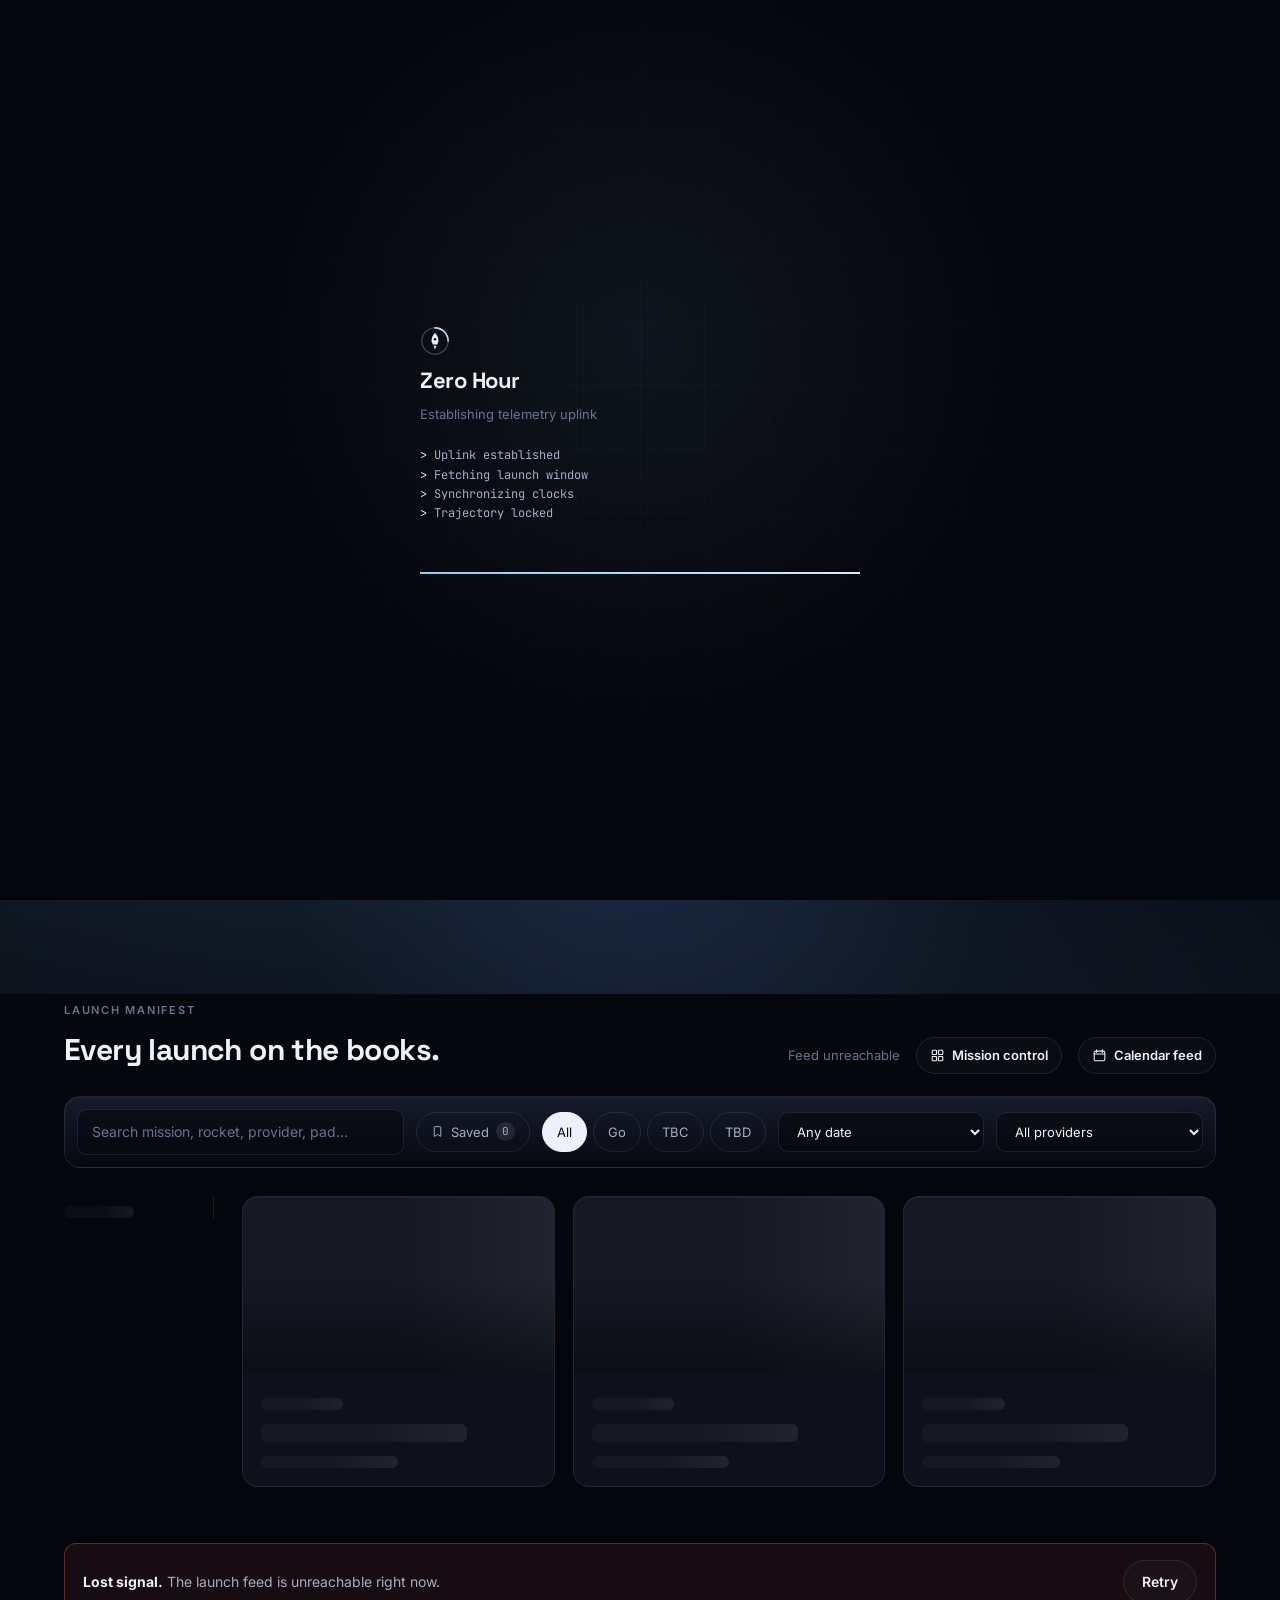
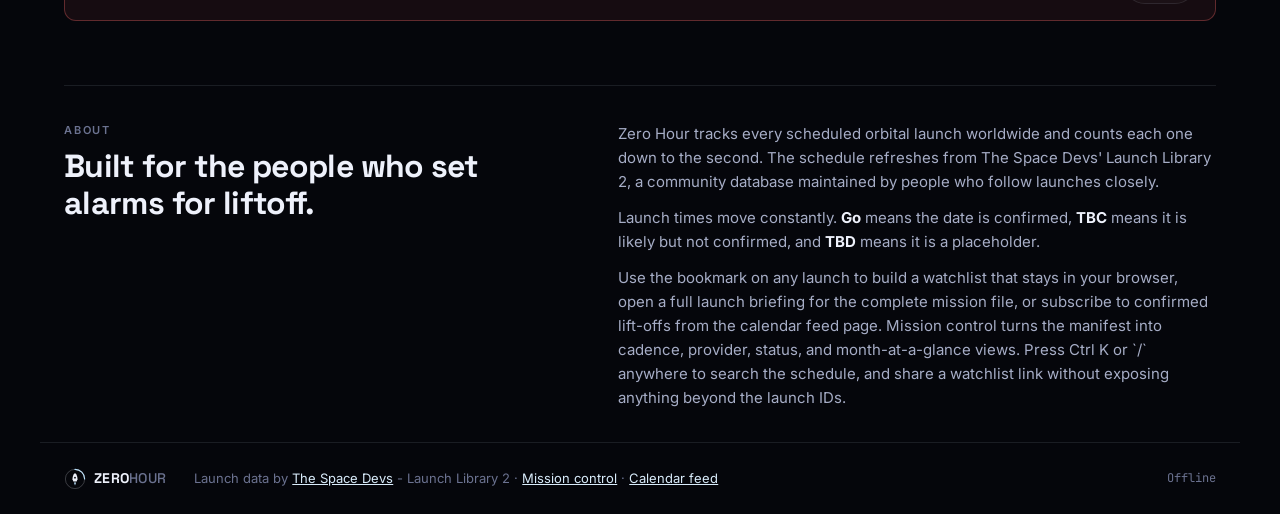
==== frontend/index.html @ d9e91f84 "feat: add launch day mode Move the static frontend into frontend/ and serve it from the backend." ====
<!doctype html>
<html lang="en">
<head>
  <meta charset="utf-8">
  <meta name="viewport" content="width=device-width, initial-scale=1">
  <title>Zero Hour - Upcoming Rocket Launches</title>
  <meta name="description" content="Live countdowns to every upcoming orbital rocket launch on Earth.">
  <meta name="theme-color" content="#05060b">
  <script>
    (function () {
      try {
        var theme = localStorage.getItem("zh-theme");
        document.documentElement.dataset.theme = ["ice", "graphite", "aurora", "sand"].includes(theme) ? theme : "ice";
      } catch (error) {
        document.documentElement.dataset.theme = "ice";
      }
    })();
  </script>
  <link rel="icon" href="favicon.svg" type="image/svg+xml">
  <link rel="apple-touch-icon" href="icon-180.png">
  <link rel="manifest" href="site.webmanifest">
  <meta name="apple-mobile-web-app-capable" content="yes">
  <meta name="apple-mobile-web-app-title" content="Zero Hour">
  <link rel="preconnect" href="https://fonts.googleapis.com">
  <link rel="preconnect" href="https://fonts.gstatic.com" crossorigin>
  <link
    href="https://fonts.googleapis.com/css2?family=Inter:wght@400;500;600&family=JetBrains+Mono:wght@400;500&family=Space+Grotesk:wght@500;600;700&display=swap"
    rel="stylesheet"
  >
  <link rel="stylesheet" href="styles.css">
</head>
<body id="top">
  <a class="skip" href="#manifest">Skip to launches</a>
  <canvas id="starfield" aria-hidden="true"></canvas>

  <svg width="0" height="0" style="position:absolute" aria-hidden="true">
    <defs>
      <linearGradient id="mark-grad" x1="0" y1="1" x2="1" y2="0">
        <stop offset="0" stop-color="var(--logo-a)"/>
        <stop offset="1" stop-color="var(--logo-b)"/>
      </linearGradient>
      <symbol id="mark" viewBox="0 0 48 48">
        <circle cx="24" cy="24" r="21" fill="none" stroke="currentColor" stroke-opacity=".25" stroke-width="2"/>
        <path d="M24 3a21 21 0 0 1 21 21" fill="none" stroke="url(#mark-grad)" stroke-width="2.5" stroke-linecap="round"/>
        <path d="M24 11c4 3.5 5.5 8.5 5.5 13.5l-2 5h-7l-2-5c0-5 1.5-10 5.5-13.5Z" fill="currentColor"/>
        <circle cx="24" cy="21" r="2" fill="#05060b"/>
        <path d="M21.5 31.5h5L24 38Z" fill="url(#mark-grad)"/>
      </symbol>
    </defs>
  </svg>

  <header class="nav">
    <div class="nav__inner">
      <a class="brand" href="#top" aria-label="Zero Hour home">
        <svg viewBox="0 0 48 48" class="logo-mark" aria-hidden="true"><use href="#mark"></use></svg>
        <span class="brand__name">ZERO<span>HOUR</span></span>
      </a>

      <nav class="nav__links" aria-label="Sections">
        <a href="#manifest">Manifest</a>
        <a href="/mission-control.html">Mission control</a>
        <a href="#about">About</a>
      </nav>

      <div class="nav__right">
        <button type="button" class="btn btn--sm install" id="install-app" hidden>
          <svg viewBox="0 0 24 24" aria-hidden="true">
            <path d="M12 3v11m0 0 4-4m-4 4-4-4M5 19h14"></path>
          </svg>
          Install
        </button>
        <div class="clock" title="Current time">
          <span class="clock__dot"></span>
          <span id="utc-clock">--:--:--</span>
          <span class="clock__tz" id="clock-tz">UTC</span>
        </div>
        <div class="tz" role="group" aria-label="Time zone">
          <button type="button" data-tz="local" aria-pressed="true">Local</button>
          <button type="button" data-tz="utc" aria-pressed="false">UTC</button>
        </div>
      </div>
    </div>
  </header>

  <main>
    <section class="hero" id="hero" aria-label="Next launch">
      <canvas id="ascent" class="hero__ascent" aria-hidden="true"></canvas>
      <div class="hero__planet" aria-hidden="true"></div>
      <div class="hero__atmo" aria-hidden="true"></div>
      <div class="hero__layout">
        <div class="hero__content" id="hero-content">
          <p class="hero__eyebrow">Next launch</p>
          <h2 class="hero__title" id="hero-title">Loading...</h2>
          <p class="hero__sub" id="hero-sub"></p>
          <div class="countdown" id="hero-countdown" aria-live="off">
            <div class="countdown__sign">T&minus;</div>
            <div class="countdown__unit"><strong data-unit="d">00</strong><span>Days</span></div>
            <span class="countdown__sep" aria-hidden="true">:</span>
            <div class="countdown__unit"><strong data-unit="h">00</strong><span>Hours</span></div>
            <span class="countdown__sep" aria-hidden="true">:</span>
            <div class="countdown__unit"><strong data-unit="m">00</strong><span>Minutes</span></div>
            <span class="countdown__sep" aria-hidden="true">:</span>
            <div class="countdown__unit"><strong data-unit="s">00</strong><span>Seconds</span></div>
          </div>
          <dl class="hero__meta" id="hero-meta"></dl>
          <div class="hero__actions">
            <button type="button" class="btn btn--primary" id="hero-details">
              Mission briefing
              <svg viewBox="0 0 24 24" aria-hidden="true"><path d="M5 12h14M13 6l6 6-6 6"></path></svg>
            </button>
            <button type="button" class="btn" id="hero-calendar">
              <svg viewBox="0 0 24 24" aria-hidden="true"><rect x="3" y="5" width="18" height="16" rx="2"></rect><path d="M3 10h18M8 3v4M16 3v4"></path></svg>
              Add to calendar
            </button>
          </div>
          <div class="hero__stats">
            <div class="hero__stat"><b id="stat-count">--</b><span>Tracked</span></div>
            <div class="hero__stat"><b id="stat-providers">--</b><span>Providers</span></div>
            <div class="hero__stat"><b id="stat-window">--</b><span>Next lift-off</span></div>
          </div>
        </div>
        <div class="radar-wrap">
          <p class="radar__heading"><span class="radar__dot"></span>Live orbital traffic</p>
          <div class="radar" aria-hidden="true">
            <div class="radar__grid"></div>
            <div class="radar__sweep"></div>
            <div class="radar__blips" id="radar-blips"></div>
          </div>
          <div class="radar__stats">
            <div><b id="stat-24h">--</b><span>Next 24h</span></div>
            <div><b id="stat-week">--</b><span>This week</span></div>
            <div><b id="stat-go">--</b><span>Go</span></div>
          </div>
        </div>
      </div>
      <a href="#manifest" class="scroll-cue" aria-label="Scroll to launch manifest"><span></span></a>
    </section>

    <section class="manifest" id="manifest" aria-labelledby="manifest-title">
      <div class="section-head">
        <div>
          <p class="eyebrow eyebrow--muted">Launch manifest</p>
          <h2 id="manifest-title">Every launch on the books.</h2>
        </div>
        <div class="section-head__meta">
          <p class="section-head__note" id="status" role="status" aria-live="polite">Loading launches...</p>
          <a class="btn btn--sm" href="/mission-control.html" title="Open mission control">
            <svg viewBox="0 0 24 24" aria-hidden="true">
              <rect x="3.5" y="3.5" width="7" height="7" rx="1.2"></rect>
              <rect x="13.5" y="3.5" width="7" height="7" rx="1.2"></rect>
              <rect x="3.5" y="13.5" width="7" height="7" rx="1.2"></rect>
              <rect x="13.5" y="13.5" width="7" height="7" rx="1.2"></rect>
            </svg>
            Mission control
          </a>
          <a class="btn btn--sm" id="calendar-link" href="/calendar.html" title="Set up the calendar feed">
            <svg viewBox="0 0 24 24" aria-hidden="true">
              <rect x="3.5" y="5" width="17" height="15.5" rx="2.5"></rect>
              <path d="M7.5 3v4M16.5 3v4M3.5 9.5h17"></path>
            </svg>
            Calendar feed
          </a>
        </div>
      </div>

      <div class="toolbar">
        <input type="search" id="search" class="search" placeholder="Search mission, rocket, provider, pad...">

        <button type="button" class="chip chip--saved" id="saved-toggle" aria-pressed="false" title="Show only saved launches">
          <svg class="chip__icon" viewBox="0 0 24 24" aria-hidden="true">
            <path d="M6 4.5A1.5 1.5 0 0 1 7.5 3h9A1.5 1.5 0 0 1 18 4.5V21l-6-3.55L6 21V4.5Z"></path>
          </svg>
          Saved
          <span class="chip__count" id="saved-count">0</span>
        </button>

        <div class="chips" id="status-chips">
          <button type="button" class="chip is-active" data-status="all">All</button>
          <button type="button" class="chip" data-status="Go">Go</button>
          <button type="button" class="chip" data-status="TBC">TBC</button>
          <button type="button" class="chip" data-status="TBD">TBD</button>
        </div>

        <select id="range" class="provider" aria-label="Launch window">
          <option value="all">Any date</option>
          <option value="24h">Next 24 hours</option>
          <option value="7d">Next 7 days</option>
          <option value="30d">Next 30 days</option>
        </select>

        <select id="provider" class="provider" aria-label="Launch provider">
          <option value="">All providers</option>
        </select>
      </div>

      <div id="launches" class="timeline" aria-busy="true"></div>

      <div class="load-more" id="load-more-wrap" hidden>
        <button type="button" class="btn" id="load-more">Load more launches</button>
      </div>

      <div class="no-results" id="no-results" role="status" hidden>
        <p>No launches match those filters.</p>
        <button type="button" class="btn" id="clear-filters">Clear filters</button>
      </div>

      <div class="error" id="error" role="alert" hidden>
        <p><strong>Lost signal.</strong> The launch feed is unreachable right now.</p>
        <button type="button" class="btn" id="retry">Retry</button>
      </div>
    </section>

    <section class="about" id="about">
      <div class="about__intro">
        <p class="eyebrow eyebrow--muted">About</p>
        <h2>Built for the people who set alarms for liftoff.</h2>
      </div>
      <div class="about__text">
        <p>
          Zero Hour tracks every scheduled orbital launch worldwide and counts each one down
          to the second. The schedule refreshes from The Space Devs' Launch Library 2, a
          community database maintained by people who follow launches closely.
        </p>
        <p>
          Launch times move constantly. <b>Go</b> means the date is confirmed, <b>TBC</b> means
          it is likely but not confirmed, and <b>TBD</b> means it is a placeholder.
        </p>
        <p>
          Use the bookmark on any launch to build a watchlist that stays in your browser, open a
          full launch briefing for the complete mission file, or subscribe to confirmed lift-offs
          from the calendar feed page. Mission control turns the manifest into cadence, provider,
          status, and month-at-a-glance views. Press Ctrl K or `/` anywhere to search the schedule,
          and share a watchlist link without exposing anything beyond the launch IDs.
        </p>
      </div>
    </section>
  </main>

  <footer class="footer">
    <div class="brand brand--sm">
      <svg viewBox="0 0 48 48" class="logo-mark" aria-hidden="true"><use href="#mark"></use></svg>
      <span class="brand__name">ZERO<span>HOUR</span></span>
    </div>
    <p>
      Launch data by <a href="https://thespacedevs.com" target="_blank" rel="noopener">The Space Devs</a>
      - Launch Library 2 · <a href="/mission-control.html">Mission control</a> · <a href="/calendar.html">Calendar feed</a>
    </p>
    <p class="sync" id="sync">Awaiting data</p>
  </footer>

  <div class="boot" id="boot" aria-hidden="true">
    <div class="boot__inner">
      <svg viewBox="0 0 48 48" class="logo-mark boot__mark" aria-hidden="true"><use href="#mark"></use></svg>
      <p class="boot__brand">Zero Hour</p>
      <p class="boot__copy">Establishing telemetry uplink</p>
      <ul class="boot__log" id="boot-log"></ul>
      <div class="boot__bar"><span id="boot-progress"></span></div>
    </div>
  </div>

  <div class="toast" id="toast" role="status" aria-live="polite"></div>

  <dialog class="detail" id="detail" aria-labelledby="detail-title">
    <div class="detail__panel">
      <button type="button" class="detail__close" id="detail-close" aria-label="Close">&#215;</button>
      <div class="detail__media" id="detail-media"></div>
      <div class="detail__body" id="detail-body"></div>
    </div>
  </dialog>

  <script type="module" src="theme.js"></script>
  <script type="module" src="app.js"></script>
</body>
</html>
---- frontend/styles.css ----
:root {
  --bg: #05060b;
  --surface: #0e111c;
  --line: rgba(var(--accent-2-rgb), 0.1);
  --text: #eef1fb;
  --text-2: #a6adc6;
  --text-3: #6b7290;
  --accent: #8ecdf5;
  --accent-rgb: 142, 205, 245;
  --accent-2: #d9ecfb;
  --accent-2-rgb: 217, 236, 251;
  --go: #56e0a5;
  --tbc: #b9cbe8;
  --tbd: #8b93b3;
  --hold: #ff6b6b;
  --body-top: #070b14;
  --body-glow: rgba(38, 78, 132, 0.22);
  --panel-rgb: 20, 25, 42;
  --panel-deep-rgb: 10, 13, 23;
  --panel-soft-rgb: 14, 17, 28;
  --panel-raised-rgb: 34, 42, 68;
  --nav-a: rgba(5, 6, 11, 0.86);
  --nav-b: rgba(5, 6, 11, 0.68);
  --nav-scrolled: rgba(5, 6, 11, 0.82);
  --nav-border: rgba(var(--accent-2-rgb), 0.16);
  --hero-blue: rgba(80, 140, 255, 0.1);
  --planet-top: #0a111e;
  --planet-mid: #070b14;
  --planet-bottom: #05060b;
  --atmo-1: rgba(110, 190, 245, 0.24);
  --atmo-2: rgba(90, 140, 230, 0.1);
  --atmo-3: rgba(120, 100, 220, 0.06);
  --atmo-shadow: rgba(90, 160, 255, 0.28);
  --chart-top: #6fa8d6;
  --chart-bottom: #2f5f8b;
  --chart-highlight: rgba(var(--accent-2-rgb), 0.25);
  --cta-a: #e4f3ff;
  --cta-b: #c5e2f6;
  --cta-c: #a9d3ee;
  --cta-text: #07111e;
  --cta-border: rgba(var(--accent-2-rgb), 0.55);
  --cta-border-hover: rgba(240, 249, 255, 0.8);
  --cta-glow: rgba(var(--accent-rgb), 0.55);
  --cta-glow-hover: rgba(var(--accent-rgb), 0.7);
  --logo-a: #8ecdf5;
  --logo-b: #d9ecfb;
  --rocket-rgb: 120, 180, 255;
  --rocket-hot: 225, 245, 255;
  --rocket-glow: 142, 205, 245;
  --rocket-hue: 195;
  --radius: 16px;
  --font-sans: "Inter", system-ui, -apple-system, "Segoe UI", sans-serif;
  --font-display: "Space Grotesk", var(--font-sans);
  --font-mono: "JetBrains Mono", ui-monospace, SFMono-Regular, Menlo, monospace;
  color-scheme: dark;
}

html[data-theme="graphite"] {
  --bg: #080807;
  --surface: #12110f;
  --line: rgba(232, 228, 218, 0.1);
  --text: #f4f1e8;
  --text-2: #b9b4a7;
  --text-3: #7c776b;
  --accent: #e8e4da;
  --accent-rgb: 232, 228, 218;
  --accent-2: #f7f3e9;
  --accent-2-rgb: 247, 243, 233;
  --tbc: #c9c3b5;
  --body-top: #0d0d0b;
  --body-glow: rgba(232, 228, 218, 0.07);
  --panel-rgb: 24, 23, 20;
  --panel-deep-rgb: 12, 11, 9;
  --panel-soft-rgb: 17, 16, 13;
  --panel-raised-rgb: 38, 36, 31;
  --nav-a: rgba(8, 8, 7, 0.88);
  --nav-b: rgba(8, 8, 7, 0.7);
  --nav-scrolled: rgba(8, 8, 7, 0.86);
  --nav-border: rgba(232, 228, 218, 0.16);
  --hero-blue: rgba(232, 228, 218, 0.06);
  --planet-top: #14130f;
  --planet-mid: #0b0a08;
  --planet-bottom: #050505;
  --atmo-1: rgba(232, 228, 218, 0.16);
  --atmo-2: rgba(180, 170, 150, 0.06);
  --atmo-3: rgba(255, 255, 255, 0.03);
  --atmo-shadow: rgba(232, 228, 218, 0.18);
  --chart-top: #b8b2a4;
  --chart-bottom: #57534a;
  --chart-highlight: rgba(255, 255, 255, 0.2);
  --cta-a: #f7f3e9;
  --cta-b: #e4ddcf;
  --cta-c: #d1c7b6;
  --cta-text: #12100c;
  --cta-border: rgba(247, 243, 233, 0.55);
  --cta-border-hover: rgba(255, 255, 255, 0.8);
  --cta-glow: rgba(232, 228, 218, 0.35);
  --cta-glow-hover: rgba(232, 228, 218, 0.5);
  --logo-a: #e8e4da;
  --logo-b: #f7f3e9;
  --rocket-rgb: 235, 228, 210;
  --rocket-hot: 255, 250, 235;
  --rocket-glow: 232, 228, 218;
  --rocket-hue: 42;
}

html[data-theme="aurora"] {
  --bg: #040b0c;
  --surface: #0b1718;
  --line: rgba(160, 255, 235, 0.1);
  --text: #eafffa;
  --text-2: #a4c9c3;
  --text-3: #64827e;
  --accent: #7de3d4;
  --accent-rgb: 125, 227, 212;
  --accent-2: #c9fff4;
  --accent-2-rgb: 201, 255, 244;
  --tbc: #b9cbe8;
  --body-top: #071414;
  --body-glow: rgba(20, 120, 110, 0.2);
  --panel-rgb: 14, 30, 29;
  --panel-deep-rgb: 7, 16, 15;
  --panel-soft-rgb: 10, 23, 22;
  --panel-raised-rgb: 24, 48, 45;
  --nav-a: rgba(4, 11, 12, 0.88);
  --nav-b: rgba(4, 11, 12, 0.7);
  --nav-scrolled: rgba(4, 11, 12, 0.86);
  --nav-border: rgba(160, 255, 235, 0.16);
  --hero-blue: rgba(90, 140, 230, 0.08);
  --planet-top: #0a1d1c;
  --planet-mid: #06100f;
  --planet-bottom: #030807;
  --atmo-1: rgba(125, 227, 212, 0.24);
  --atmo-2: rgba(90, 140, 230, 0.08);
  --atmo-3: rgba(150, 90, 220, 0.08);
  --atmo-shadow: rgba(90, 255, 220, 0.25);
  --chart-top: #63c9b8;
  --chart-bottom: #236b62;
  --chart-highlight: rgba(201, 255, 244, 0.25);
  --cta-a: #d9fff8;
  --cta-b: #aef0e4;
  --cta-c: #8bd9cc;
  --cta-text: #04110f;
  --cta-border: rgba(201, 255, 244, 0.55);
  --cta-border-hover: rgba(230, 255, 250, 0.8);
  --cta-glow: rgba(125, 227, 212, 0.5);
  --cta-glow-hover: rgba(125, 227, 212, 0.65);
  --logo-a: #7de3d4;
  --logo-b: #c9fff4;
  --rocket-rgb: 120, 240, 220;
  --rocket-hot: 235, 255, 250;
  --rocket-glow: 125, 227, 212;
  --rocket-hue: 170;
}

html[data-theme="sand"] {
  --bg: #0b0906;
  --surface: #17130d;
  --line: rgba(232, 212, 170, 0.1);
  --text: #fbf5e9;
  --text-2: #c9bda7;
  --text-3: #8a7d68;
  --accent: #d8c49a;
  --accent-rgb: 216, 196, 154;
  --accent-2: #f2e6c9;
  --accent-2-rgb: 242, 230, 201;
  --tbc: #c9b58a;
  --body-top: #12100b;
  --body-glow: rgba(180, 150, 90, 0.12);
  --panel-rgb: 27, 23, 16;
  --panel-deep-rgb: 13, 11, 8;
  --panel-soft-rgb: 19, 16, 12;
  --panel-raised-rgb: 42, 36, 26;
  --nav-a: rgba(11, 9, 6, 0.88);
  --nav-b: rgba(11, 9, 6, 0.7);
  --nav-scrolled: rgba(11, 9, 6, 0.86);
  --nav-border: rgba(232, 212, 170, 0.16);
  --hero-blue: rgba(180, 150, 90, 0.07);
  --planet-top: #1a160e;
  --planet-mid: #0d0b07;
  --planet-bottom: #060504;
  --atmo-1: rgba(216, 196, 154, 0.18);
  --atmo-2: rgba(180, 150, 90, 0.06);
  --atmo-3: rgba(120, 100, 220, 0.03);
  --atmo-shadow: rgba(216, 196, 154, 0.2);
  --chart-top: #b9a578;
  --chart-bottom: #5e4c2f;
  --chart-highlight: rgba(242, 230, 201, 0.25);
  --cta-a: #f8efd9;
  --cta-b: #e7d6b2;
  --cta-c: #d4bd91;
  --cta-text: #171106;
  --cta-border: rgba(242, 230, 201, 0.55);
  --cta-border-hover: rgba(255, 248, 230, 0.8);
  --cta-glow: rgba(216, 196, 154, 0.4);
  --cta-glow-hover: rgba(216, 196, 154, 0.55);
  --logo-a: #d8c49a;
  --logo-b: #f2e6c9;
  --rocket-rgb: 235, 215, 170;
  --rocket-hot: 255, 248, 225;
  --rocket-glow: 216, 196, 154;
  --rocket-hue: 38;
}

* {
  box-sizing: border-box;
}

:focus-visible {
  outline: 2px solid var(--accent-2);
  outline-offset: 3px;
}

.skip {
  position: absolute;
  top: -60px;
  left: 12px;
  z-index: 60;
  padding: 10px 16px;
  border-radius: 10px;
  background: var(--accent-2);
  color: var(--bg);
  font-size: 13px;
  font-weight: 600;
  text-decoration: none;
  transition: top 0.2s ease;
}
.skip:focus {
  top: 12px;
}

.sr-only {
  position: absolute;
  width: 1px;
  height: 1px;
  padding: 0;
  margin: -1px;
  overflow: hidden;
  clip: rect(0, 0, 0, 0);
  white-space: nowrap;
  border: 0;
}

html {
  scroll-behavior: smooth;
}

body {
  margin: 0;
  min-height: 100vh;
  background:
    radial-gradient(1200px 760px at 50% -12%, var(--body-glow), transparent 68%),
    linear-gradient(180deg, var(--body-top) 0%, var(--bg) 58%);
  color: var(--text);
  font: 400 15px/1.6 var(--font-sans);
  -webkit-font-smoothing: antialiased;
  overflow-x: hidden;
}
body.is-locked {
  overflow: hidden;
}

a {
  color: var(--accent-2);
}

::selection {
  background: rgba(var(--accent-rgb), 0.3);
  color: #fff;
}

#starfield {
  position: fixed;
  inset: 0;
  width: 100%;
  height: 100%;
  z-index: 0;
  pointer-events: none;
}
.nav,
main,
.footer {
  position: relative;
  z-index: 1;
}

.nav {
  position: sticky;
  top: 0;
  z-index: 30;
  background: linear-gradient(180deg, var(--nav-a), var(--nav-b));
  border-bottom: 1px solid var(--line);
  backdrop-filter: blur(14px);
  transition: background 0.25s ease, border-color 0.25s ease, box-shadow 0.25s ease;
}
.nav.is-scrolled {
  background: var(--nav-scrolled);
  border-bottom-color: var(--nav-border);
  box-shadow: 0 12px 30px -24px #000;
}
.nav__inner {
  display: flex;
  align-items: center;
  justify-content: space-between;
  gap: 20px;
  max-width: 1200px;
  margin: 0 auto;
  padding: 12px 24px;
}
.brand {
  display: inline-flex;
  align-items: center;
  gap: 10px;
  color: var(--text);
  text-decoration: none;
}
.logo-mark {
  width: 30px;
  height: 30px;
  flex: none;
  color: var(--text);
}
.brand__name {
  font-family: var(--font-display);
  font-size: 18px;
  font-weight: 700;
  letter-spacing: 0.02em;
}
.brand__name span {
  font-weight: 500;
  color: var(--text-3);
}
.brand--sm {
  gap: 8px;
}
.brand--sm .logo-mark {
  width: 22px;
  height: 22px;
}
.brand--sm .brand__name {
  font-size: 14px;
}
.nav__links {
  display: flex;
  gap: 26px;
}
.nav__links a {
  position: relative;
  color: var(--text-2);
  text-decoration: none;
  font-size: 13px;
  font-weight: 500;
  transition: color 0.2s ease;
}
.nav__links a::after {
  content: "";
  position: absolute;
  left: 0;
  right: 0;
  bottom: -6px;
  height: 1px;
  background: linear-gradient(90deg, var(--accent), var(--accent-2));
  opacity: 0;
  transform: scaleX(0.6);
  transition: opacity 0.2s ease, transform 0.2s ease;
}
.nav__links a:hover::after,
.nav__links a:focus-visible::after {
  opacity: 1;
  transform: none;
}
.nav__links a:hover,
.nav__links a.is-active {
  color: var(--text);
}
.nav__right {
  display: flex;
  align-items: center;
  gap: 16px;
}
.status {
  margin: 0;
  color: var(--text-3);
  font-size: 13px;
}
.tz {
  display: inline-flex;
  padding: 3px;
  border-radius: 999px;
  border: 1px solid var(--line);
  background: var(--surface);
}
.tz button {
  padding: 5px 12px;
  border: 0;
  border-radius: 999px;
  background: transparent;
  color: var(--text-3);
  font: inherit;
  font-size: 12px;
  font-weight: 500;
  cursor: pointer;
}
.tz button[aria-pressed="true"] {
  background: var(--text);
  color: var(--bg);
}
.theme {
  position: relative;
  display: flex;
  align-items: center;
}
.theme__button {
  display: grid;
  place-items: center;
  width: 34px;
  height: 34px;
  padding: 0;
  border: 1px solid var(--line);
  border-radius: 999px;
  background: rgba(255, 255, 255, 0.03);
  color: var(--text-2);
  cursor: pointer;
  transition: color 0.2s ease, border-color 0.2s ease, background 0.2s ease;
}
.theme__button:hover,
.theme__button[aria-expanded="true"] {
  border-color: rgba(var(--accent-rgb), 0.5);
  background: rgba(var(--accent-rgb), 0.09);
  color: var(--text);
}
.theme__button svg {
  width: 17px;
  height: 17px;
  fill: none;
  stroke: currentColor;
  stroke-width: 1.6;
  stroke-linecap: round;
  stroke-linejoin: round;
}
.theme__menu {
  position: absolute;
  top: calc(100% + 10px);
  right: 0;
  z-index: 40;
  width: 224px;
  padding: 8px;
  border: 1px solid var(--line);
  border-radius: 14px;
  background: var(--surface);
  box-shadow: 0 24px 60px -24px rgba(0, 0, 0, 0.9);
}
.theme__menu[hidden] {
  display: none;
}
.theme__title {
  margin: 5px 9px 7px;
  color: var(--text-3);
  font-size: 10px;
  font-weight: 600;
  letter-spacing: 0.14em;
  text-transform: uppercase;
}
.theme__option {
  display: flex;
  align-items: center;
  gap: 10px;
  width: 100%;
  padding: 8px 9px;
  border: 0;
  border-radius: 9px;
  background: transparent;
  color: var(--text-2);
  font: inherit;
  font-size: 13px;
  text-align: left;
  cursor: pointer;
  transition: color 0.2s ease, background 0.2s ease;
}
.theme__option:hover,
.theme__option:focus-visible {
  background: rgba(var(--accent-rgb), 0.07);
  color: var(--text);
  outline: none;
}
.theme__option[aria-checked="true"] {
  background: rgba(var(--accent-rgb), 0.1);
  color: var(--text);
}
.theme__swatch {
  width: 22px;
  height: 22px;
  flex: none;
  border: 1px solid rgba(255, 255, 255, 0.16);
  border-radius: 50%;
  background: conic-gradient(from 140deg, var(--sw-a), var(--sw-b), var(--sw-c), var(--sw-a));
  box-shadow: inset 0 0 0 3px rgba(0, 0, 0, 0.35);
}
.theme__check {
  width: 6px;
  height: 6px;
  margin-left: auto;
  border-radius: 50%;
  background: var(--accent);
  opacity: 0;
  transition: opacity 0.2s ease;
}
.theme__option[aria-checked="true"] .theme__check {
  opacity: 1;
}

.clock {
  display: inline-flex;
  align-items: center;
  gap: 7px;
  font-family: var(--font-mono);
  font-size: 12px;
  color: var(--text-2);
}
.clock__dot {
  width: 6px;
  height: 6px;
  border-radius: 50%;
  background: var(--go);
  box-shadow: 0 0 8px var(--go);
  animation: pulse 2.4s ease-in-out infinite;
}
.clock__tz {
  font-size: 10px;
  letter-spacing: 0.08em;
  color: var(--text-3);
}
@keyframes pulse {
  50% {
    opacity: 0.35;
  }
}
main {
  max-width: 1200px;
  margin: 0 auto;
  padding: 32px 24px;
}

.eyebrow {
  margin: 0;
  font-size: 11px;
  font-weight: 600;
  letter-spacing: 0.16em;
  text-transform: uppercase;
  color: var(--accent-2);
}
.eyebrow--muted {
  color: var(--text-3);
}

#manifest,
#about {
  scroll-margin-top: 84px;
}
.manifest {
  padding-top: 8px;
}
.section-head {
  display: flex;
  flex-wrap: wrap;
  align-items: flex-end;
  justify-content: space-between;
  gap: 16px;
  margin-bottom: 22px;
}
.section-head h2 {
  margin: 6px 0 0;
  font-family: var(--font-display);
  font-size: clamp(22px, 3vw, 30px);
  letter-spacing: -0.02em;
}
.section-head__note {
  margin: 0;
  color: var(--text-3);
  font-size: 13px;
}
.section-head__meta {
  display: flex;
  flex-wrap: wrap;
  align-items: center;
  gap: 12px 16px;
}

.toolbar {
  display: flex;
  flex-wrap: wrap;
  align-items: center;
  gap: 12px;
  margin-bottom: 28px;
  padding: 12px;
  border: 1px solid var(--line);
  border-radius: 16px;
  background: linear-gradient(180deg, rgba(var(--panel-raised-rgb), 0.58), rgba(var(--panel-deep-rgb), 0.46));
  box-shadow: inset 0 1px 0 rgba(255, 255, 255, 0.04);
  backdrop-filter: blur(14px);
  -webkit-backdrop-filter: blur(14px);
}

.search {
  flex: 1 1 260px;
  min-width: 200px;
  max-width: 100%;
  padding: 11px 14px;
  border-radius: 10px;
  border: 1px solid var(--line);
  background: rgba(5, 6, 11, 0.5);
  color: var(--text);
  font: inherit;
  font-size: 14px;
}
.search::placeholder {
  color: var(--text-3);
}
.search:focus {
  outline: none;
  border-color: rgba(var(--accent-2-rgb), 0.5);
  box-shadow: 0 0 0 3px rgba(var(--accent-2-rgb), 0.08);
}

.chips {
  display: flex;
  flex-wrap: wrap;
  gap: 6px;
}
.chip {
  padding: 9px 14px;
  border-radius: 999px;
  border: 1px solid var(--line);
  background: transparent;
  color: var(--text-2);
  font: inherit;
  font-size: 13px;
  cursor: pointer;
  transition: color 0.2s, border-color 0.2s, background 0.2s;
}
.chip:hover {
  color: var(--text);
  border-color: rgba(255, 255, 255, 0.25);
}
.chip.is-active {
  background: var(--text);
  color: var(--bg);
  border-color: var(--text);
}
.chip--saved {
  display: inline-flex;
  align-items: center;
  gap: 7px;
}
.chip__icon {
  width: 13px;
  height: 13px;
  fill: none;
  stroke: currentColor;
  stroke-width: 1.8;
  stroke-linejoin: round;
}
.chip--saved.is-active .chip__icon {
  fill: currentColor;
}
.chip__count {
  min-width: 19px;
  padding: 1px 5px;
  border-radius: 999px;
  background: rgba(255, 255, 255, 0.09);
  font-family: var(--font-mono);
  font-size: 11px;
  line-height: 17px;
  text-align: center;
}
.chip.is-active .chip__count {
  background: rgba(5, 6, 11, 0.14);
}

.provider {
  min-width: 0;
  max-width: 100%;
  flex: 1 1 140px;
  padding: 10px 14px;
  border-radius: 10px;
  border: 1px solid var(--line);
  background: rgba(5, 6, 11, 0.5);
  color: var(--text);
  font: inherit;
  font-size: 13px;
}

.load-more {
  display: flex;
  justify-content: center;
  margin: 6px 0 40px;
}
.load-more[hidden] {
  display: none;
}
.no-results {
  padding: 60px 20px;
  text-align: center;
  color: var(--text-2);
}
.no-results p {
  margin: 0 0 16px;
}

.error {
  display: flex;
  flex-wrap: wrap;
  align-items: center;
  justify-content: space-between;
  gap: 14px;
  margin-top: 16px;
  padding: 16px 18px;
  border: 1px solid rgba(255, 107, 107, 0.32);
  border-radius: 12px;
  background: rgba(255, 107, 107, 0.07);
  color: var(--text-2);
  font-size: 14px;
}
.error[hidden] {
  display: none;
}
.error p {
  margin: 0;
}
.error strong {
  color: var(--text);
}

.btn {
  display: inline-flex;
  align-items: center;
  justify-content: center;
  gap: 8px;
  padding: 10px 18px;
  border-radius: 999px;
  border: 1px solid var(--line);
  background: rgba(255, 255, 255, 0.025);
  color: var(--text);
  font: inherit;
  font-size: 14px;
  font-weight: 600;
  text-decoration: none;
  cursor: pointer;
  transition:
    transform 0.2s ease,
    border-color 0.2s ease,
    background 0.2s ease,
    box-shadow 0.2s ease;
}
.btn:hover {
  border-color: rgba(255, 255, 255, 0.24);
  background: rgba(255, 255, 255, 0.06);
  box-shadow: 0 12px 26px -20px #000;
  transform: translateY(-1px);
}
.btn:active {
  transform: translateY(0);
}
.btn svg {
  width: 16px;
  height: 16px;
  flex: none;
  fill: none;
  stroke: currentColor;
  stroke-width: 1.7;
  stroke-linecap: round;
  stroke-linejoin: round;
}
.btn--sm {
  display: inline-flex;
  align-items: center;
  gap: 7px;
  padding: 7px 13px;
  font-size: 13px;
}
.btn--sm svg {
  width: 15px;
  height: 15px;
  fill: none;
  stroke: currentColor;
  stroke-width: 1.7;
  stroke-linecap: round;
}
#install-app[hidden] {
  display: none;
}
.btn.is-saved {
  border-color: rgba(var(--accent-2-rgb), 0.45);
  color: var(--accent-2);
}
.btn.is-saved:hover {
  border-color: rgba(var(--accent-2-rgb), 0.65);
  background: rgba(var(--accent-rgb), 0.12);
}

.timeline {
  position: relative;
}
.day {
  display: grid;
  grid-template-columns: 150px minmax(0, 1fr);
  gap: 28px;
  padding-bottom: 40px;
}
.day__label {
  position: sticky;
  top: 20px;
  align-self: start;
  text-align: right;
  padding-right: 20px;
  border-right: 1px solid var(--line);
}
.day__rel {
  font-family: var(--font-display);
  display: block;
  font-size: 17px;
  font-weight: 600;
}
.day.is-today .day__rel {
  color: var(--accent-2);
}
.day__date {
  display: block;
  margin-top: 4px;
  font-size: 11px;
  letter-spacing: 0.08em;
  text-transform: uppercase;
  color: var(--text-3);
}
.day__cards {
  display: grid;
  grid-template-columns: repeat(auto-fill, minmax(min(100%, 300px), 1fr));
  gap: 18px;
}

.skeleton {
  pointer-events: none;
}
.sk-line,
.skeleton .card__media {
  background: linear-gradient(
    90deg,
    rgba(255, 255, 255, 0.03) 25%,
    rgba(255, 255, 255, 0.08) 50%,
    rgba(255, 255, 255, 0.03) 75%
  );
  background-size: 200% 100%;
  animation: shimmer 1.6s infinite linear;
}
.sk-line {
  display: block;
  height: 12px;
  border-radius: 6px;
  margin-top: 10px;
}
@keyframes shimmer {
  to {
    background-position: -200% 0;
  }
}

.card {
  display: flex;
  flex-direction: column;
  width: 100%;
  padding: 0;
  text-align: left;
  font: inherit;
  color: inherit;
  cursor: pointer;
  appearance: none;
  background: var(--surface);
  border: 1px solid var(--line);
  border-radius: var(--radius);
  overflow: hidden;
  position: relative;
  isolation: isolate;
  box-shadow: inset 0 1px 0 rgba(255, 255, 255, 0.03);
  --mx: 50%;
  --my: 50%;
  transition: transform 0.2s, border-color 0.2s;
}
.card::before {
  content: "";
  position: absolute;
  inset: 0;
  z-index: 3;
  pointer-events: none;
  border-radius: inherit;
  background: radial-gradient(300px circle at var(--mx) var(--my), rgba(var(--accent-2-rgb), 0.045), transparent 52%);
  opacity: 0;
  transition: opacity 0.4s ease;
}
.card:hover::before {
  opacity: 1;
}
.card:hover {
  transform: translateY(-4px);
  border-color: rgba(var(--accent-rgb), 0.35);
  box-shadow: 0 20px 44px -26px rgba(var(--accent-rgb), 0.34);
}
.card.is-imminent {
  border-color: rgba(var(--accent-rgb), 0.45);
}
.card.is-imminent .card__countdown {
  color: var(--accent);
}
.card__open {
  position: absolute;
  inset: 0;
  z-index: 2;
  padding: 0;
  border: 0;
  border-radius: inherit;
  background: transparent;
  cursor: pointer;
}
.card__open:focus-visible {
  outline: 2px solid var(--accent-2);
  outline-offset: -3px;
  border-radius: inherit;
}
.card__save {
  position: absolute;
  top: 10px;
  right: 10px;
  z-index: 4;
  display: grid;
  place-items: center;
  width: 34px;
  height: 34px;
  padding: 0;
  border-radius: 50%;
  border: 1px solid rgba(255, 255, 255, 0.18);
  background: rgba(5, 6, 11, 0.68);
  color: var(--text);
  cursor: pointer;
  opacity: 0.85;
  backdrop-filter: blur(8px);
  transition: color 0.2s, background 0.2s, border-color 0.2s, transform 0.15s;
}
.card__save svg {
  width: 15px;
  height: 15px;
  fill: none;
  stroke: currentColor;
  stroke-width: 1.8;
  stroke-linejoin: round;
}
.card:hover .card__save,
.card__save:focus-visible {
  opacity: 1;
}
.card__save:hover {
  color: var(--text);
  border-color: rgba(255, 255, 255, 0.4);
  background: rgba(5, 6, 11, 0.88);
}
.card__save:active {
  transform: scale(0.9);
}
.card__save.is-saved {
  color: var(--accent-2);
  border-color: rgba(var(--accent-2-rgb), 0.55);
  background: rgba(var(--accent-rgb), 0.18);
}
.card__save.is-saved svg {
  fill: currentColor;
}

.card__media {
  position: relative;
  aspect-ratio: 16 / 9;
  background: linear-gradient(135deg, rgb(var(--panel-raised-rgb)), rgb(var(--panel-deep-rgb)));
}
.card__media--empty {
  background:
    radial-gradient(circle at 72% 22%, rgba(var(--accent-rgb), 0.16), transparent 42%),
    radial-gradient(circle at 18% 82%, rgba(var(--accent-rgb), 0.12), transparent 46%),
    linear-gradient(135deg, rgb(var(--panel-raised-rgb)), rgb(var(--panel-deep-rgb)));
}
.card__media--empty::before {
  content: "";
  position: absolute;
  inset: 0;
  background-image:
    linear-gradient(rgba(var(--accent-2-rgb), 0.08) 1px, transparent 1px),
    linear-gradient(90deg, rgba(var(--accent-2-rgb), 0.08) 1px, transparent 1px);
  background-size: 34px 34px;
  opacity: 0.55;
  mask-image: radial-gradient(circle at 50% 50%, #000 10%, transparent 78%);
  -webkit-mask-image: radial-gradient(circle at 50% 50%, #000 10%, transparent 78%);
  pointer-events: none;
}
.card__media::after {
  content: "";
  position: absolute;
  inset: 0;
  background: linear-gradient(180deg, transparent 46%, rgba(5, 6, 11, 0.58) 100%);
  pointer-events: none;
}
.card__media img {
  width: 100%;
  height: 100%;
  object-fit: cover;
  display: block;
  transition: transform 0.5s ease;
}
.card:hover .card__media img {
  transform: scale(1.05);
}

.pill {
  position: absolute;
  top: 10px;
  left: 10px;
  padding: 4px 9px;
  border-radius: 999px;
  font-size: 11px;
  font-weight: 700;
  letter-spacing: 0.06em;
  text-transform: uppercase;
  background: rgba(5, 6, 11, 0.75);
  border: 1px solid var(--line);
}
.pill--go {
  color: var(--go);
  border-color: rgba(62, 224, 143, 0.4);
}
.pill--tbc {
  color: var(--tbc);
  border-color: rgba(var(--accent-2-rgb), 0.4);
}
.pill--tbd {
  color: var(--text-2);
}
.pill--hold {
  color: var(--hold);
  border-color: rgba(255, 107, 107, 0.4);
}
.pill--live {
  display: inline-flex;
  align-items: center;
  gap: 6px;
  color: #fff;
  background: #ff2d4b;
  border-color: #ff2d4b;
}
.pill--live::before {
  content: "";
  width: 6px;
  height: 6px;
  border-radius: 50%;
  background: #fff;
  animation: blink 1s steps(2, jump-none) infinite;
}
@keyframes blink {
  50% {
    opacity: 0.2;
  }
}
.pill--orbit {
  color: var(--text-2);
}
.card__badges {
  position: absolute;
  top: 10px;
  left: 10px;
  z-index: 1;
  display: flex;
  flex-wrap: wrap;
  gap: 6px;
  max-width: calc(100% - 64px);
}
.card__badges .pill {
  position: static;
}

.card__body {
  display: flex;
  flex-direction: column;
  gap: 4px;
  padding: 16px 18px 18px;
}
.card__provider {
  font-size: 11px;
  letter-spacing: 0.12em;
  text-transform: uppercase;
  color: var(--text-2);
}
.card__title {
  font-family: var(--font-display);
  margin: 0;
  font-size: 18px;
  line-height: 1.25;
  letter-spacing: -0.01em;
}
.card__rocket {
  color: var(--text-2);
  font-size: 13px;
}
.card__foot {
  display: flex;
  align-items: flex-end;
  justify-content: space-between;
  gap: 12px;
  margin-top: 12px;
  padding-top: 12px;
  border-top: 1px solid var(--line);
  font-size: 12px;
  color: var(--text-3);
}
.card__where {
  min-width: 0;
}
.card__time {
  display: block;
  color: var(--accent-2);
}
.card__pad {
  display: block;
  white-space: nowrap;
  overflow: hidden;
  text-overflow: ellipsis;
}
.country {
  font-family: var(--font-mono);
  font-size: 0.82em;
  letter-spacing: 0.08em;
  color: var(--text-3);
}
.card__countdown {
  flex-shrink: 0;
  text-align: right;
  font-family: var(--font-mono);
  font-variant-numeric: tabular-nums;
  color: var(--accent-2);
  white-space: nowrap;
}

.hero {
  position: relative;
  width: 100vw;
  max-width: none;
  min-height: 100vh;
  min-height: 100svh;
  margin-left: calc(50% - 50vw);
  margin-right: calc(50% - 50vw);
  padding: 0;
  overflow: hidden;
  isolation: isolate;
}
.hero::before {
  content: "";
  position: absolute;
  inset: 0;
  z-index: 0;
  pointer-events: none;
  background:
    radial-gradient(680px 440px at 14% 8%, rgba(var(--accent-rgb), 0.075), transparent 70%),
    radial-gradient(760px 500px at 86% 16%, var(--hero-blue), transparent 72%),
    linear-gradient(180deg, transparent 52%, rgba(5, 6, 11, 0.28) 100%);
}
.hero__ascent {
  position: absolute;
  inset: 0;
  width: 100%;
  height: 100%;
  z-index: 0;
  pointer-events: none;
}
.hero__planet {
  position: absolute;
  left: 50%;
  bottom: -1300px;
  width: 2400px;
  height: 1600px;
  transform: translateX(-50%);
  border-radius: 50%;
  background:
    radial-gradient(ellipse 75% 26% at 34% 10%, rgba(var(--accent-rgb), 0.08), transparent 68%),
    radial-gradient(ellipse 52% 18% at 70% 22%, rgba(var(--accent-rgb), 0.04), transparent 70%),
    radial-gradient(ellipse at 50% 0%, var(--planet-top) 0%, var(--planet-mid) 48%, var(--planet-bottom) 80%);
  mask-image: linear-gradient(180deg, transparent 0, #000 150px, #000 100%);
  -webkit-mask-image: linear-gradient(180deg, transparent 0, #000 150px, #000 100%);
  pointer-events: none;
  z-index: 0;
}
.hero__atmo {
  position: absolute;
  left: 50%;
  bottom: -1300px;
  width: 2400px;
  height: 1600px;
  transform: translateX(-50%);
  border-radius: 50%;
  background:
    radial-gradient(ellipse at 50% 0%, var(--atmo-1) 0%, var(--atmo-2) 8%, transparent 24%),
    radial-gradient(ellipse at 50% 0%, var(--atmo-3) 0%, transparent 18%);
  box-shadow: 0 -20px 80px -20px var(--atmo-shadow);
  opacity: 0.9;
  animation: atmo 12s ease-in-out infinite alternate;
  pointer-events: none;
  z-index: 0;
}
@keyframes atmo {
  to {
    opacity: 0.5;
    transform: translateX(calc(-50% + 24px)) scaleX(1.02);
  }
}
.hero__layout {
  position: relative;
  z-index: 1;
  display: grid;
  grid-template-columns: minmax(0, 1fr) 320px;
  align-items: center;
  gap: clamp(36px, 5vw, 72px);
  max-width: 1200px;
  min-height: 100vh;
  min-height: 100svh;
  margin: 0 auto;
  padding: clamp(48px, 8vh, 96px) 24px 160px;
}
.hero__content {
  position: relative;
  z-index: 1;
  min-width: 0;
}
.scroll-cue {
  position: absolute;
  left: 50%;
  bottom: clamp(120px, 16vh, 160px);
  z-index: 2;
  display: flex;
  justify-content: center;
  width: 22px;
  height: 34px;
  padding-top: 6px;
  border: 1px solid var(--line);
  border-radius: 999px;
  text-decoration: none;
  transform: translateX(-50%);
}
.scroll-cue span {
  width: 3px;
  height: 7px;
  border-radius: 2px;
  background: var(--text-2);
  animation: cue 1.8s ease-in-out infinite;
}
@keyframes cue {
  50% {
    transform: translateY(8px);
    opacity: 0.3;
  }
}
.hero__meta {
  display: flex;
  flex-wrap: wrap;
  gap: 12px 34px;
  margin: 26px 0 0;
}
.hero__meta dt {
  font-size: 10px;
  letter-spacing: 0.12em;
  text-transform: uppercase;
  color: var(--text-3);
}
.hero__meta dd {
  margin: 4px 0 0;
  font-size: 14px;
  color: var(--text-2);
}
.hero__meta .pill {
  position: static;
}
.hero__actions {
  display: flex;
  flex-wrap: wrap;
  gap: 10px;
  margin-top: 22px;
}
.hero__actions .btn:not(.btn--primary) {
  background: rgba(var(--panel-soft-rgb), 0.72);
}
.hero__actions .btn:not(.btn--primary):hover {
  background: rgba(var(--panel-rgb), 0.88);
}
.btn--primary {
  border-color: var(--cta-border);
  background: linear-gradient(135deg, var(--cta-a) 0%, var(--cta-b) 55%, var(--cta-c) 100%);
  color: var(--cta-text);
  box-shadow:
    0 14px 32px -20px var(--cta-glow),
    inset 0 1px 0 rgba(255, 255, 255, 0.65);
}
.btn--primary:hover {
  border-color: var(--cta-border-hover);
  background: linear-gradient(135deg, var(--cta-a) 0%, var(--cta-b) 55%, var(--cta-c) 100%);
  color: var(--cta-text);
  box-shadow:
    0 18px 38px -20px var(--cta-glow-hover),
    inset 0 1px 0 rgba(255, 255, 255, 0.75);
  filter: brightness(1.04);
}
.btn--primary svg {
  transition: transform 0.2s ease;
}
.btn--primary:hover svg {
  transform: translateX(2px);
}
.btn--live {
  border-color: rgba(255, 45, 75, 0.55);
  background: #ff2d4b;
  color: #fff;
  box-shadow: 0 12px 30px -16px rgba(255, 45, 75, 0.85);
}
.btn--live:hover {
  border-color: #ff2d4b;
  background: #ff4560;
}
.hero__stats {
  display: grid;
  grid-template-columns: repeat(3, minmax(0, 1fr));
  margin-top: 30px;
  padding: 16px 20px;
  border: 1px solid var(--line);
  border-radius: 16px;
  background: linear-gradient(180deg, rgba(var(--panel-rgb), 0.72), rgba(var(--panel-deep-rgb), 0.62));
  backdrop-filter: blur(12px);
  -webkit-backdrop-filter: blur(12px);
}
.hero__stat {
  display: flex;
  min-width: 0;
  flex-direction: column;
  gap: 3px;
  padding-left: 20px;
  border-left: 1px solid var(--line);
}
.hero__stat:first-child {
  padding-left: 0;
  border-left: 0;
}
.hero__stat b {
  overflow: hidden;
  font-family: var(--font-mono);
  font-size: 20px;
  font-weight: 500;
  line-height: 1.1;
  text-overflow: ellipsis;
  white-space: nowrap;
}
.hero__stat span {
  font-size: 10px;
  letter-spacing: 0.12em;
  text-transform: uppercase;
  color: var(--text-3);
}

.launchday {
  display: flex;
  flex-wrap: wrap;
  align-items: center;
  gap: 12px 18px;
  margin-top: 18px;
  padding: 13px 15px;
  border: 1px solid rgba(var(--accent-rgb), 0.26);
  border-radius: 14px;
  background:
    radial-gradient(120% 140% at 0% 0%, rgba(var(--accent-rgb), 0.12), transparent 60%),
    rgba(var(--panel-deep-rgb), 0.72);
  box-shadow: inset 0 1px 0 rgba(255, 255, 255, 0.05);
}
.launchday[data-phase="live"] {
  border-color: rgba(255, 45, 75, 0.45);
  background:
    radial-gradient(120% 140% at 0% 0%, rgba(255, 45, 75, 0.14), transparent 60%),
    rgba(var(--panel-deep-rgb), 0.78);
}
.launchday__signal {
  display: inline-flex;
  flex: none;
  align-items: center;
  gap: 7px;
  color: var(--accent-2);
  font-family: var(--font-mono);
  font-size: 9px;
  letter-spacing: 0.12em;
  text-transform: uppercase;
}
.launchday[data-phase="live"] .launchday__signal {
  color: #ffb3bf;
}
.launchday__pulse {
  width: 7px;
  height: 7px;
  flex: none;
  border-radius: 50%;
  background: var(--accent);
  box-shadow: 0 0 10px var(--accent);
  animation: pulse 2.4s ease-in-out infinite;
}
.launchday[data-phase="live"] .launchday__pulse {
  background: #ff2d4b;
  box-shadow: 0 0 10px #ff2d4b;
  animation: blink 1s steps(2, jump-none) infinite;
}
.launchday__copy {
  display: flex;
  min-width: 0;
  flex: 1 1 220px;
  flex-direction: column;
  gap: 2px;
}
.launchday__copy strong {
  font-size: 14px;
  line-height: 1.3;
}
.launchday__copy span {
  color: var(--text-2);
  font-size: 12px;
}
.launchday__copy small {
  color: var(--text-3);
  font-size: 11px;
  line-height: 1.4;
}
.launchday__actions {
  display: flex;
  flex-wrap: wrap;
  align-items: center;
  gap: 10px;
  margin-left: auto;
}
.launchday__updated {
  color: var(--text-3);
  font-family: var(--font-mono);
  font-size: 9px;
  letter-spacing: 0.08em;
  text-transform: uppercase;
  white-space: nowrap;
}
.launchday--briefing {
  margin: 0 0 28px;
}

.radar-wrap {
  position: relative;
  display: flex;
  flex: 0 0 320px;
  flex-direction: column;
  gap: 18px;
  padding: 22px;
  overflow: hidden;
  border: 1px solid rgba(var(--accent-2-rgb), 0.14);
  border-radius: 26px;
  background:
    radial-gradient(120% 80% at 50% 0%, rgba(var(--accent-rgb), 0.08), transparent 62%),
    linear-gradient(180deg, rgba(var(--panel-raised-rgb), 0.82), rgba(var(--panel-deep-rgb), 0.9));
  box-shadow:
    0 34px 90px -46px #000,
    inset 0 1px 0 rgba(255, 255, 255, 0.05);
  backdrop-filter: blur(16px);
  -webkit-backdrop-filter: blur(16px);
}
.radar__heading {
  display: flex;
  align-items: center;
  gap: 8px;
  margin: 0;
  color: var(--text-3);
  font-family: var(--font-mono);
  font-size: 9px;
  font-weight: 500;
  letter-spacing: 0.16em;
  text-transform: uppercase;
}
.radar__dot {
  width: 6px;
  height: 6px;
  flex: none;
  border-radius: 50%;
  background: var(--go);
  box-shadow: 0 0 8px var(--go);
  animation: pulse 2.4s ease-in-out infinite;
}
.radar__stats {
  display: grid;
  grid-template-columns: repeat(3, minmax(0, 1fr));
  gap: 0;
  padding-top: 16px;
  border-top: 1px solid var(--line);
}
.radar__stats div {
  min-width: 0;
  padding: 0 8px;
  text-align: center;
}
.radar__stats div + div {
  border-left: 1px solid var(--line);
}
.radar__stats b {
  display: block;
  font-family: var(--font-mono);
  font-size: 19px;
  font-weight: 500;
  line-height: 1.1;
}
.radar__stats span {
  font-size: 9px;
  letter-spacing: 0.1em;
  text-transform: uppercase;
  color: var(--text-3);
}

.radar {
  position: relative;
  width: 100%;
  aspect-ratio: 1;
  border-radius: 50%;
  border: 1px solid rgba(var(--accent-2-rgb), 0.22);
  background:
    radial-gradient(circle, rgba(var(--accent-rgb), 0.08) 0%, transparent 62%),
    rgba(var(--panel-deep-rgb), 0.62);
  overflow: hidden;
  box-shadow: inset 0 0 60px -30px rgba(var(--accent-rgb), 0.5);
}
.radar::before,
.radar::after {
  content: "";
  position: absolute;
  border-radius: 50%;
  border: 1px solid rgba(var(--accent-2-rgb), 0.12);
}
.radar::before {
  inset: 16%;
}
.radar::after {
  inset: 34%;
}
.radar__grid {
  position: absolute;
  inset: 0;
  background:
    linear-gradient(rgba(var(--accent-2-rgb), 0.1), rgba(var(--accent-2-rgb), 0.1)) center / 1px 100% no-repeat,
    linear-gradient(rgba(var(--accent-2-rgb), 0.1), rgba(var(--accent-2-rgb), 0.1)) center / 100% 1px no-repeat;
}
.radar__sweep {
  position: absolute;
  inset: 0;
  border-radius: 50%;
  background: conic-gradient(
    from 0deg,
    rgba(var(--accent-rgb), 0.3),
    rgba(var(--accent-rgb), 0.08) 18%,
    transparent 34%
  );
  animation: sweep 5s linear infinite;
}
.radar__blips {
  position: absolute;
  inset: 0;
}
.radar__blip {
  position: absolute;
  left: var(--x);
  top: var(--y);
  width: 6px;
  height: 6px;
  margin: -3px 0 0 -3px;
  border-radius: 50%;
  background: var(--accent-2);
  box-shadow: 0 0 10px var(--accent-2);
  animation: blip 2.6s ease-in-out infinite;
  animation-delay: var(--delay);
}
@keyframes sweep {
  to {
    transform: rotate(360deg);
  }
}
@keyframes blip {
  0%,
  70% {
    opacity: 0.3;
    transform: scale(0.7);
  }
  85% {
    opacity: 1;
    transform: scale(1);
  }
  100% {
    opacity: 0.3;
    transform: scale(0.7);
  }
}
.hero__eyebrow {
  display: inline-flex;
  align-items: center;
  gap: 9px;
  margin: 0 0 10px;
  font-size: 12px;
  letter-spacing: 0.16em;
  text-transform: uppercase;
  color: var(--accent-2);
}
.hero__eyebrow::before {
  content: "";
  width: 7px;
  height: 7px;
  flex: none;
  border-radius: 50%;
  background: var(--accent);
  box-shadow: 0 0 10px var(--accent);
}
.hero__title {
  font-family: var(--font-display);
  margin: 0;
  font-size: clamp(30px, 5vw, 56px);
  line-height: 1.05;
  letter-spacing: -0.03em;
}
.hero__title .word {
  display: inline-block;
  overflow: hidden;
  vertical-align: bottom;
  padding-bottom: 0.12em;
  margin-bottom: -0.12em;
}
.hero__title .word > span {
  display: inline-block;
  transform: translateY(105%);
  animation: rise 0.8s cubic-bezier(0.16, 1, 0.3, 1) forwards;
}
@keyframes rise {
  to {
    transform: none;
  }
}
@supports (background-clip: text) or (-webkit-background-clip: text) {
  .hero__title .word > span {
    background: linear-gradient(180deg, #ffffff 22%, #b9c3e2 100%);
    -webkit-background-clip: text;
    background-clip: text;
    color: transparent;
  }
}
.hero__sub {
  margin: 12px 0 0;
  color: var(--text-2);
}

.countdown {
  display: flex;
  align-items: flex-start;
  gap: clamp(6px, 1vw, 12px);
  margin-top: 28px;
  font-family: var(--font-mono);
}
.countdown__sign {
  min-width: 1.5em;
  padding-top: clamp(18px, 2.4vw, 28px);
  color: var(--accent-2);
  font-size: clamp(20px, 2.6vw, 30px);
  font-weight: 500;
  letter-spacing: -0.04em;
  line-height: 1;
}
.countdown__unit {
  display: flex;
  flex-direction: column;
  align-items: center;
  gap: 9px;
}
.countdown__unit strong {
  position: relative;
  display: grid;
  place-items: center;
  min-width: clamp(58px, 5.6vw, 78px);
  height: clamp(66px, 7vw, 90px);
  padding: 0 10px;
  overflow: hidden;
  border: 1px solid rgba(var(--accent-2-rgb), 0.18);
  border-radius: 12px;
  background: linear-gradient(180deg, rgba(var(--panel-raised-rgb), 0.88), rgba(var(--panel-deep-rgb), 0.92));
  box-shadow:
    inset 0 1px 0 rgba(255, 255, 255, 0.08),
    inset 0 -1px 0 rgba(0, 0, 0, 0.5),
    0 16px 32px -22px rgba(0, 0, 0, 0.95);
  font-family: var(--font-mono);
  font-size: clamp(28px, 4vw, 48px);
  font-weight: 500;
  line-height: 1;
  font-variant-numeric: tabular-nums;
  letter-spacing: -0.04em;
}
.countdown__unit strong::after {
  content: "";
  position: absolute;
  left: 8px;
  right: 8px;
  top: 50%;
  height: 1px;
  background: linear-gradient(90deg, transparent, rgba(0, 0, 0, 0.55), transparent);
  box-shadow: 0 1px 0 rgba(255, 255, 255, 0.04);
  pointer-events: none;
}
.countdown__unit span {
  font-size: 9px;
  letter-spacing: 0.16em;
  text-transform: uppercase;
  color: var(--text-3);
}
.countdown__sep {
  padding-top: clamp(18px, 2.8vw, 36px);
  color: var(--text-3);
  font-size: clamp(22px, 3.2vw, 38px);
  line-height: 1;
  animation: countdown-blink 1s steps(1) infinite;
}
@keyframes countdown-blink {
  50% {
    opacity: 0.35;
  }
}
.countdown.is-past strong {
  color: var(--go);
  border-color: rgba(62, 224, 143, 0.24);
}
.hero__net {
  margin: 28px 0 0;
  color: var(--accent-2);
  font-family: var(--font-mono);
  font-size: clamp(20px, 3vw, 30px);
}

.detail {
  padding: 0;
  border: 0;
  background: transparent;
  color: var(--text);
  width: min(760px, calc(100vw - 32px));
  max-width: none;
  max-height: calc(100dvh - 48px);
  margin: auto;
}
.detail::backdrop {
  background: rgba(3, 4, 8, 0.72);
}
.detail[open] {
  animation: detail-in 0.26s ease;
}
.detail[open]::backdrop {
  animation: fade-in 0.26s ease;
}
.detail.is-closing {
  animation: detail-out 0.22s ease forwards;
}
.detail.is-closing::backdrop {
  animation: fade-out 0.22s ease forwards;
}
@keyframes detail-in {
  from {
    opacity: 0;
    transform: translateY(24px) scale(0.98);
  }
}
@keyframes detail-out {
  to {
    opacity: 0;
    transform: translateY(18px) scale(0.98);
  }
}
@keyframes fade-in {
  from {
    opacity: 0;
  }
}
@keyframes fade-out {
  to {
    opacity: 0;
  }
}
.detail__panel {
  position: relative;
  max-height: calc(100dvh - 48px);
  overflow-y: auto;
  border-radius: 20px;
  background: var(--surface);
  border: 1px solid var(--line);
}
.detail__close {
  position: absolute;
  top: 14px;
  right: 14px;
  z-index: 3;
  width: 38px;
  height: 38px;
  border-radius: 50%;
  border: 1px solid var(--line);
  background: rgba(5, 6, 11, 0.6);
  color: var(--text);
  font-size: 20px;
  line-height: 1;
  cursor: pointer;
}
.detail__close:hover {
  background: rgba(255, 255, 255, 0.1);
}
.detail__media {
  position: relative;
  aspect-ratio: 21 / 9;
  background: rgb(var(--panel-deep-rgb));
  overflow: hidden;
}
.detail__media img {
  width: 100%;
  height: 100%;
  object-fit: cover;
  display: block;
}
.detail__credit {
  position: absolute;
  right: 14px;
  bottom: 12px;
  z-index: 2;
  padding: 3px 9px;
  border-radius: 999px;
  background: rgba(5, 6, 11, 0.62);
  color: var(--text-3);
  font-size: 11px;
}
.detail__body {
  padding: 24px 28px 32px;
}
.detail__pills {
  display: flex;
  flex-wrap: wrap;
  gap: 8px;
  margin-bottom: 12px;
}
.detail__pills .pill {
  position: static;
}
.pill--muted {
  color: var(--text-2);
}
.detail__title {
  font-family: var(--font-display);
  margin: 0;
  font-size: clamp(24px, 4vw, 34px);
  line-height: 1.1;
  letter-spacing: -0.02em;
}
.detail__sub {
  margin: 8px 0 0;
  color: var(--text-2);
}
.detail__count {
  display: flex;
  flex-wrap: wrap;
  align-items: baseline;
  gap: 8px 16px;
  margin: 20px 0;
  padding: 14px 18px;
  border-radius: 12px;
  background: rgba(255, 255, 255, 0.03);
  border: 1px solid var(--line);
  font-family: var(--font-mono);
  font-size: 26px;
  font-variant-numeric: tabular-nums;
  color: var(--accent-2);
}
.detail__count strong {
  font-weight: 500;
}
.detail__count span {
  font-family: var(--font-sans);
  font-size: 13px;
  color: var(--text-3);
}
.detail__grid {
  display: grid;
  grid-template-columns: repeat(auto-fit, minmax(180px, 1fr));
  gap: 1px;
  margin: 20px 0 24px;
  border-radius: 12px;
  overflow: hidden;
  background: var(--line);
  border: 1px solid var(--line);
}
.detail__grid div {
  padding: 14px 16px;
  background: var(--surface);
}
.detail__grid dt {
  font-size: 10px;
  letter-spacing: 0.16em;
  text-transform: uppercase;
  color: var(--text-3);
  margin-bottom: 6px;
}
.detail__grid dd {
  margin: 0;
  font-size: 14px;
}
.detail h3 {
  margin: 20px 0 10px;
  font-size: 12px;
  letter-spacing: 0.14em;
  text-transform: uppercase;
  color: var(--text-3);
}
.detail__desc {
  margin: 0 0 20px;
  color: var(--text-2);
  line-height: 1.7;
}
.detail__map {
  border-radius: 12px;
  overflow: hidden;
  border: 1px solid var(--line);
  aspect-ratio: 16 / 7;
  background: rgb(var(--panel-deep-rgb));
  margin-bottom: 20px;
}
.detail__map iframe {
  width: 100%;
  height: 100%;
  border: 0;
}
.detail__actions {
  display: flex;
  flex-wrap: wrap;
  gap: 10px;
}

.about {
  display: grid;
  grid-template-columns: minmax(0, 1fr) minmax(0, 1.2fr);
  gap: 32px 56px;
  margin-top: 64px;
  padding-top: 36px;
  border-top: 1px solid var(--line);
}
.about__intro h2 {
  margin: 8px 0 0;
  font-family: var(--font-display);
  font-size: clamp(22px, 3vw, 32px);
  line-height: 1.15;
  letter-spacing: -0.02em;
}
.about__text {
  color: var(--text-2);
  font-size: 15px;
}
.about__text p {
  margin: 0 0 12px;
}
.about__text p:last-child {
  margin-bottom: 0;
}
.about__text b {
  color: var(--text);
}

.toast {
  position: fixed;
  left: 50%;
  bottom: 24px;
  z-index: 45;
  padding: 10px 18px;
  border: 1px solid var(--line);
  border-radius: 999px;
  background: rgba(var(--panel-soft-rgb), 0.95);
  color: var(--text);
  font-size: 13px;
  opacity: 0;
  pointer-events: none;
  transform: translate(-50%, 20px);
  transition:
    opacity 0.25s ease,
    transform 0.25s ease;
}
.toast.is-on {
  opacity: 1;
  transform: translate(-50%, 0);
}

.footer {
  max-width: 1200px;
  margin: 0 auto;
  padding: 24px;
  display: flex;
  flex-wrap: wrap;
  align-items: center;
  gap: 12px 28px;
  border-top: 1px solid var(--line);
  color: var(--text-3);
  font-size: 13px;
}
.footer p {
  margin: 0;
}
.sync {
  margin-left: auto !important;
  font-family: var(--font-mono);
  font-size: 12px;
}

.feed-page::before {
  content: "";
  position: fixed;
  inset: 0;
  z-index: 0;
  pointer-events: none;
  background:
    radial-gradient(600px circle at 20% 15%, rgba(var(--accent-rgb), 0.08), transparent 60%),
    radial-gradient(700px circle at 80% 70%, rgba(120, 150, 255, 0.08), transparent 65%);
}
.feed {
  position: relative;
  z-index: 1;
  max-width: 780px;
  margin: 0 auto;
  padding: 80px 24px 120px;
}
.feed h1 {
  margin: 10px 0 20px;
  font-family: var(--font-display);
  font-size: clamp(34px, 6vw, 58px);
  line-height: 1.03;
  letter-spacing: -0.03em;
}
.feed__lead {
  max-width: 62ch;
  margin: 0;
  color: var(--text-2);
  font-size: 16px;
}
.feed__lead code {
  color: var(--accent-2);
  font-family: var(--font-mono);
  font-size: 0.9em;
}
.feed__options {
  display: grid;
  grid-template-columns: repeat(3, minmax(0, 1fr));
  gap: 12px;
  margin: 32px 0 14px;
}
.field {
  display: flex;
  flex-direction: column;
  gap: 7px;
  color: var(--text-3);
  font-size: 11px;
  font-weight: 600;
  letter-spacing: 0.12em;
  text-transform: uppercase;
}
.field select {
  width: 100%;
  padding: 10px 12px;
  border-radius: 10px;
  border: 1px solid var(--line);
  background: var(--surface);
  color: var(--text);
  font: inherit;
  font-size: 13px;
  letter-spacing: 0;
  text-transform: none;
}
.feed__summary {
  min-height: 18px;
  margin: 0 0 18px;
  color: var(--accent-2);
  font-family: var(--font-mono);
  font-size: 12px;
}
.feed__url {
  display: flex;
  flex-wrap: wrap;
  align-items: center;
  gap: 10px;
  margin: 0 0 14px;
  padding: 10px 10px 10px 16px;
  border: 1px solid var(--line);
  border-radius: 14px;
  background: rgba(var(--panel-soft-rgb), 0.8);
}
.feed__url code {
  flex: 1 1 280px;
  color: var(--accent-2);
  font-family: var(--font-mono);
  font-size: 13px;
  overflow-wrap: anywhere;
}
.feed__note-row {
  display: flex;
  align-items: flex-start;
  gap: 16px;
  margin: 0 0 30px;
}
.feed__note {
  flex: 1;
  min-height: 20px;
  margin: 0;
  color: var(--text-3);
  font-size: 13px;
}
.linkish {
  padding: 0;
  border: 0;
  background: none;
  color: var(--text-3);
  font: inherit;
  font-size: 13px;
  text-decoration: underline;
  text-underline-offset: 3px;
  cursor: pointer;
}
.linkish:hover {
  color: var(--text);
}
.feed__actions {
  display: flex;
  flex-wrap: wrap;
  gap: 10px;
}
.feed-page .btn {
  display: inline-flex;
  align-items: center;
  justify-content: center;
  text-decoration: none;
}

.boot {
  position: fixed;
  inset: 0;
  z-index: 50;
  display: grid;
  place-items: center;
  background:
    radial-gradient(620px circle at 50% 38%, rgba(var(--accent-rgb), 0.08), transparent 62%),
    var(--bg);
  transition: opacity 0.6s ease;
}
.boot::before {
  content: "";
  position: absolute;
  inset: 0;
  background-image:
    linear-gradient(rgba(var(--accent-2-rgb), 0.05) 1px, transparent 1px),
    linear-gradient(90deg, rgba(var(--accent-2-rgb), 0.05) 1px, transparent 1px);
  background-size: 64px 64px;
  opacity: 0.45;
  mask-image: radial-gradient(circle at 50% 45%, #000, transparent 72%);
  -webkit-mask-image: radial-gradient(circle at 50% 45%, #000, transparent 72%);
  pointer-events: none;
}
.boot.is-done {
  opacity: 0;
  pointer-events: none;
}
.boot__inner {
  position: relative;
  z-index: 1;
  width: min(440px, 86vw);
}
.boot__brand {
  margin: 0;
  font-family: var(--font-display);
  font-size: 22px;
  font-weight: 700;
  letter-spacing: -0.02em;
}
.boot__copy {
  margin: 6px 0 22px;
  color: var(--text-3);
  font-size: 13px;
}
.boot__log {
  list-style: none;
  margin: 0 0 18px;
  padding: 0;
  min-height: 108px;
  font-family: var(--font-mono);
  font-size: 12px;
  color: var(--text-2);
}
.boot__log li {
  opacity: 0;
  transform: translateY(4px);
  transition:
    opacity 0.3s ease,
    transform 0.3s ease;
}
.boot__log li.is-on {
  opacity: 1;
  transform: none;
}
.boot__log li::before {
  content: "> ";
  color: var(--accent-2);
}
.boot__bar {
  height: 2px;
  background: var(--line);
  overflow: hidden;
}
.boot__bar span {
  display: block;
  width: 0;
  height: 100%;
  background: linear-gradient(90deg, var(--accent), var(--accent-2));
  transition: width 0.55s ease;
}

@media (max-width: 900px) {
  .hero__layout {
    display: block;
    padding-bottom: 150px;
  }
  .radar {
    display: none;
  }
  .radar-wrap {
    width: 100%;
    max-width: 440px;
    flex: none;
    margin: 30px auto 0;
  }
  .about {
    grid-template-columns: 1fr;
  }
}

@media (max-width: 720px) {
  #install-app {
    width: 38px;
    padding: 0;
    gap: 0;
    justify-content: center;
    font-size: 0;
  }
  #install-app svg {
    width: 16px;
    height: 16px;
  }
  .feed {
    padding: 56px 20px 90px;
  }
  .feed__options {
    grid-template-columns: 1fr;
  }
  .feed__note-row {
    flex-direction: column;
    gap: 8px;
  }
  .day {
    grid-template-columns: 1fr;
    gap: 12px;
  }
  .day__label {
    position: static;
    text-align: left;
    padding-right: 0;
    border-right: 0;
    display: flex;
    align-items: baseline;
    gap: 10px;
  }
  .nav__links {
    display: none;
  }
  .nav__right {
    gap: 10px;
  }
  .sync {
    margin-left: 0 !important;
  }
  .hero__layout {
    padding: 48px 20px 140px;
  }
  .scroll-cue {
    display: none;
  }
}

@media (max-width: 520px) {
  .nav__inner {
    gap: 10px;
    padding: 10px 16px;
  }
  .nav__right {
    gap: 8px;
  }
  .clock {
    display: none;
  }
  .hero__layout {
    padding-top: 38px;
  }
  .hero__title {
    font-size: clamp(30px, 9vw, 42px);
  }
  .hero__actions {
    flex-direction: column;
    align-items: stretch;
  }
  .hero__actions .btn {
    width: 100%;
  }
  .hero__actions .btn:not(.btn--primary) {
    background: rgba(var(--panel-soft-rgb), 0.94);
  }
  .launchday {
    align-items: flex-start;
    padding: 12px 13px;
  }
  .launchday__signal {
    width: 100%;
  }
  .launchday__actions {
    width: 100%;
    justify-content: space-between;
    margin-left: 0;
  }
  .hero__stats {
    padding: 14px;
    background: linear-gradient(180deg, rgba(var(--panel-rgb), 0.94), rgba(var(--panel-deep-rgb), 0.9));
  }
  .hero__stat {
    padding-left: 12px;
  }
  .hero__stat b {
    font-size: 16px;
  }
  .hero__stat span {
    font-size: 8px;
    letter-spacing: 0.08em;
  }
  .countdown {
    gap: 6px;
  }
  .countdown__sign {
    display: none;
  }
  .countdown__unit {
    gap: 7px;
  }
  .countdown__unit strong {
    min-width: 52px;
    height: 62px;
    padding: 0 6px;
    font-size: 26px;
  }
  .countdown__unit span {
    font-size: 8px;
    letter-spacing: 0.1em;
  }
  .countdown__sep {
    padding-top: 20px;
    font-size: 22px;
  }
  .radar-wrap {
    padding: 18px;
  }
  .radar__stats b {
    font-size: 17px;
  }
  .radar__stats span {
    font-size: 8px;
  }
}

@media (prefers-reduced-motion: reduce) {
  .radar__sweep,
  .radar__blip,
  .radar__dot,
  .clock__dot,
  .pill--live::before,
  .scroll-cue span,
  .countdown__sep,
  .hero__atmo,
  .detail[open],
  .detail.is-closing,
  .sk-line,
  .skeleton .card__media {
    animation: none;
  }
  .hero__title .word > span {
    animation: none;
    transform: none;
  }
  * {
    scroll-behavior: auto !important;
  }
}

.control-page::before,
.briefing-page::before {
  content: "";
  position: fixed;
  inset: 0;
  z-index: 0;
  pointer-events: none;
  background:
    radial-gradient(650px circle at 18% 8%, rgba(var(--accent-rgb), 0.09), transparent 62%),
    radial-gradient(800px circle at 82% 28%, rgba(var(--accent-rgb), 0.08), transparent 66%);
}

.control {
  padding: 64px 24px 100px;
}
.control__hero {
  max-width: 860px;
  margin-bottom: 38px;
}
.control__hero h1 {
  margin: 12px 0 18px;
  font-family: var(--font-display);
  font-size: clamp(36px, 6vw, 64px);
  font-weight: 600;
  line-height: 0.98;
  letter-spacing: -0.035em;
}
.control__lead {
  max-width: 670px;
  margin: 0;
  color: var(--text-2);
  font-size: 16px;
}
.control__stats {
  display: grid;
  grid-template-columns: repeat(4, minmax(0, 1fr));
  margin-top: 30px;
  overflow: hidden;
  border: 1px solid var(--line);
  border-radius: 14px;
  background: linear-gradient(180deg, rgba(var(--panel-rgb), 0.66), rgba(var(--panel-deep-rgb), 0.52));
  box-shadow: inset 0 1px 0 rgba(255, 255, 255, 0.04);
}
.control__stats > div {
  min-width: 0;
  padding: 16px 20px;
}
.control__stats > div + div {
  border-left: 1px solid var(--line);
}
.control__stats strong {
  display: block;
  font-family: var(--font-display);
  font-size: 26px;
  font-weight: 600;
  letter-spacing: -0.02em;
}
.control__stats span {
  display: block;
  margin-top: 2px;
  color: var(--text-3);
  font-size: 10px;
  font-weight: 600;
  letter-spacing: 0.12em;
  text-transform: uppercase;
}

.panel {
  min-width: 0;
  padding: 22px;
  border: 1px solid var(--line);
  border-radius: var(--radius);
  background: linear-gradient(180deg, rgba(var(--panel-raised-rgb), 0.86), rgba(var(--panel-deep-rgb), 0.8));
  box-shadow:
    inset 0 1px 0 rgba(255, 255, 255, 0.03),
    0 24px 60px -48px #000;
  backdrop-filter: blur(12px);
  -webkit-backdrop-filter: blur(12px);
}
.panel__head {
  display: flex;
  align-items: flex-start;
  justify-content: space-between;
  gap: 16px;
  margin-bottom: 18px;
}
.panel__head h2 {
  margin: 0;
  font-family: var(--font-display);
  font-size: 17px;
  font-weight: 600;
  letter-spacing: -0.01em;
}
.panel__head p {
  margin: 4px 0 0;
  color: var(--text-3);
  font-size: 12.5px;
}
.panel__meta {
  flex: none;
  color: var(--text-3);
  font-family: var(--font-mono);
  font-size: 10px;
  letter-spacing: 0.08em;
  text-transform: uppercase;
}
.panel__link {
  flex: none;
  color: var(--accent-2);
  font-size: 12px;
  font-weight: 600;
  text-decoration: none;
}
.panel__link:hover {
  text-decoration: underline;
}

.cadence-panel {
  margin-bottom: 18px;
}
.cadence {
  display: grid;
  grid-template-columns: repeat(8, minmax(0, 1fr));
  align-items: end;
  gap: 10px;
  padding-top: 18px;
  border-top: 1px solid var(--line);
}
.cadence__col {
  display: flex;
  min-width: 0;
  flex-direction: column;
  align-items: center;
  gap: 6px;
}
.cadence__count {
  color: var(--text-2);
  font-family: var(--font-mono);
  font-size: 12px;
}
.cadence__track {
  display: flex;
  align-items: flex-end;
  width: 100%;
  height: 138px;
  padding: 3px;
  border: 1px solid rgba(var(--accent-2-rgb), 0.07);
  border-radius: 7px;
  background: rgba(255, 255, 255, 0.025);
}
.cadence__track span {
  display: block;
  width: 100%;
  min-height: 2px;
  border-radius: 4px;
  background: linear-gradient(180deg, var(--chart-top) 0%, var(--chart-bottom) 100%);
  box-shadow: inset 0 1px 0 var(--chart-highlight);
  transition: height 0.45s ease;
}
.cadence__label {
  color: var(--text-2);
  font-family: var(--font-mono);
  font-size: 10px;
}
.cadence__date {
  color: var(--text-3);
  font-size: 9px;
  white-space: nowrap;
}

.control__grid {
  display: grid;
  grid-template-columns: repeat(2, minmax(0, 1fr));
  gap: 18px;
  margin-bottom: 18px;
}
.ranking {
  display: flex;
  flex-direction: column;
  gap: 14px;
}
.rank {
  display: grid;
  grid-template-columns: minmax(0, 1fr) auto;
  gap: 5px 10px;
  align-items: center;
  color: var(--text-2);
  text-decoration: none;
}
.rank:hover {
  color: var(--text);
}
.rank__name {
  overflow: hidden;
  font-size: 13px;
  font-weight: 500;
  text-overflow: ellipsis;
  white-space: nowrap;
}
.rank__track {
  grid-column: 1 / -1;
  grid-row: 2;
  display: block;
  height: 4px;
  overflow: hidden;
  border-radius: 999px;
  background: rgba(255, 255, 255, 0.06);
}
.rank__track span {
  display: block;
  height: 100%;
  border-radius: inherit;
  background: linear-gradient(90deg, var(--accent), var(--accent-2));
}
.rank__count {
  grid-column: 2;
  grid-row: 1;
  color: var(--text-3);
  font-family: var(--font-mono);
  font-size: 11px;
}

.status-mix {
  display: flex;
  align-items: center;
  gap: 24px;
}
.donut {
  position: relative;
  flex: none;
  width: 124px;
  height: 124px;
  border-radius: 50%;
}
.donut::after {
  content: "";
  position: absolute;
  inset: 16px;
  border-radius: 50%;
  background: var(--surface);
}
.donut__center {
  position: absolute;
  inset: 0;
  z-index: 1;
  display: flex;
  flex-direction: column;
  align-items: center;
  justify-content: center;
}
.donut__center strong {
  font-family: var(--font-display);
  font-size: 26px;
  line-height: 1;
}
.donut__center span {
  margin-top: 3px;
  color: var(--text-3);
  font-size: 9px;
  letter-spacing: 0.1em;
  text-transform: uppercase;
}
.legend {
  display: flex;
  min-width: 0;
  flex: 1;
  flex-direction: column;
}
.legend__row {
  display: grid;
  grid-template-columns: 10px minmax(0, 1fr) auto;
  gap: 8px;
  align-items: center;
  padding: 8px 0;
  border-bottom: 1px solid rgba(var(--accent-2-rgb), 0.07);
  color: var(--text-2);
  font-size: 12px;
  text-decoration: none;
}
.legend__row:last-child {
  border-bottom: 0;
}
a.legend__row:hover {
  color: var(--text);
}
.legend__dot {
  width: 7px;
  height: 7px;
  border-radius: 50%;
  background: var(--text-3);
}
.legend__dot--go {
  background: var(--go);
}
.legend__dot--tbc {
  background: var(--tbc);
}
.legend__dot--tbd {
  background: var(--text-3);
}
.legend__count {
  color: var(--text-3);
  font-family: var(--font-mono);
  font-size: 11px;
}

.next-list {
  display: flex;
  flex-direction: column;
  gap: 9px;
}
.next-card {
  display: flex;
  flex-direction: column;
  gap: 4px;
  padding: 11px 12px;
  border: 1px solid rgba(var(--accent-2-rgb), 0.08);
  border-radius: 11px;
  color: var(--text);
  text-decoration: none;
  transition: border-color 0.2s, background 0.2s;
}
.next-card:hover {
  border-color: rgba(var(--accent-2-rgb), 0.32);
  background: rgba(255, 255, 255, 0.025);
}
.next-card__top {
  display: flex;
  justify-content: space-between;
  gap: 10px;
  color: var(--text-3);
  font-family: var(--font-mono);
  font-size: 10px;
}
.next-card__count {
  flex: none;
  color: var(--accent-2);
}
.next-card__name {
  overflow: hidden;
  font-family: var(--font-display);
  font-size: 14px;
  font-weight: 500;
  text-overflow: ellipsis;
  white-space: nowrap;
}
.next-card__meta {
  display: flex;
  align-items: center;
  gap: 7px;
  color: var(--text-3);
  font-size: 11px;
}
.next-card .pill {
  position: static;
  padding: 2px 7px;
  font-size: 9px;
}

.watchlist {
  display: flex;
  flex-direction: column;
}
.watchlist__item {
  display: flex;
  align-items: center;
  justify-content: space-between;
  gap: 12px;
  padding: 9px 0;
  border-bottom: 1px solid rgba(var(--accent-2-rgb), 0.07);
}
.watchlist__item > a {
  display: flex;
  min-width: 0;
  flex: 1;
  flex-direction: column;
  gap: 2px;
  color: var(--text);
  text-decoration: none;
}
.watchlist__item > a:hover .watchlist__name {
  color: var(--accent-2);
}
.watchlist__name {
  overflow: hidden;
  font-size: 13px;
  font-weight: 500;
  text-overflow: ellipsis;
  white-space: nowrap;
}
.watchlist__meta {
  overflow: hidden;
  color: var(--text-3);
  font-size: 11px;
  text-overflow: ellipsis;
  white-space: nowrap;
}
.watchlist__actions {
  display: flex;
  flex-wrap: wrap;
  align-items: center;
  gap: 8px;
  margin-top: 14px;
}
.watchlist__actions .btn:disabled {
  cursor: not-allowed;
  opacity: 0.4;
}
.watchlist__status {
  min-height: 18px;
  margin: 8px 0 0;
  color: var(--accent-2);
  font-size: 11.5px;
}
.watchlist__note {
  margin: 10px 0 0;
  color: var(--text-3);
  font-size: 11px;
}
.linkish {
  padding: 7px 4px;
  border: 0;
  background: transparent;
  color: var(--text-3);
  font: inherit;
  font-size: 12px;
  cursor: pointer;
}
.linkish:hover {
  color: var(--hold);
}
.empty {
  margin: 0;
  padding: 18px 0;
  color: var(--text-3);
  font-size: 12.5px;
}

.icon-btn {
  display: inline-flex;
  align-items: center;
  justify-content: center;
  width: 32px;
  height: 32px;
  padding: 0;
  border: 1px solid var(--line);
  border-radius: 999px;
  background: transparent;
  color: var(--text-2);
  cursor: pointer;
  transition: border-color 0.2s, color 0.2s, background 0.2s;
}
.icon-btn:hover {
  border-color: rgba(255, 255, 255, 0.25);
  background: rgba(255, 255, 255, 0.05);
  color: var(--text);
}
.icon-btn svg {
  width: 15px;
  height: 15px;
  fill: none;
  stroke: currentColor;
  stroke-width: 1.8;
  stroke-linecap: round;
  stroke-linejoin: round;
}
.icon-btn--small {
  width: 26px;
  height: 26px;
}
.icon-btn--small svg {
  width: 13px;
  height: 13px;
}

.calendar-panel__head {
  align-items: center;
}
.month-nav {
  display: flex;
  align-items: center;
  gap: 7px;
}
.month-label {
  margin: 2px 0 14px;
  font-family: var(--font-display);
  font-size: 19px;
  font-weight: 600;
}
.cal-weekdays,
.cal-grid {
  display: grid;
  grid-template-columns: repeat(7, minmax(0, 1fr));
  gap: 6px;
}
.cal-weekdays {
  padding-bottom: 8px;
  color: var(--text-3);
  font-family: var(--font-mono);
  font-size: 9px;
  letter-spacing: 0.1em;
  text-align: center;
  text-transform: uppercase;
}
.cal-day {
  display: flex;
  min-width: 0;
  min-height: 106px;
  flex-direction: column;
  gap: 5px;
  padding: 6px;
  overflow: hidden;
  border: 1px solid rgba(var(--accent-2-rgb), 0.08);
  border-radius: 9px;
  background: rgba(255, 255, 255, 0.018);
}
.cal-day--blank {
  border-color: transparent;
  background: transparent;
}
.cal-day__num {
  color: var(--text-3);
  font-family: var(--font-mono);
  font-size: 10px;
}
.cal-day.is-today {
  border-color: rgba(var(--accent-2-rgb), 0.42);
  background: rgba(var(--accent-rgb), 0.06);
}
.cal-day.is-today .cal-day__num {
  color: var(--accent-2);
}
.cal-day__events {
  display: flex;
  min-width: 0;
  flex-direction: column;
  gap: 3px;
}
.cal-event {
  display: flex;
  min-width: 0;
  align-items: center;
  gap: 4px;
  padding: 2px 4px;
  overflow: hidden;
  border-radius: 4px;
  background: rgba(255, 255, 255, 0.035);
  color: var(--text-2);
  font-size: 9.5px;
  line-height: 1.25;
  text-decoration: none;
}
.cal-event:hover {
  background: rgba(255, 255, 255, 0.08);
  color: var(--text);
}
.cal-event__dot {
  flex: none;
  width: 5px;
  height: 5px;
  border-radius: 50%;
  background: var(--text-3);
}
.cal-event--go .cal-event__dot {
  background: var(--go);
}
.cal-event--tbc .cal-event__dot {
  background: var(--tbc);
}
.cal-event--hold .cal-event__dot {
  background: var(--hold);
}
.cal-event__label {
  overflow: hidden;
  flex: 1;
  text-overflow: ellipsis;
  white-space: nowrap;
}
.cal-event__time {
  flex: none;
  color: var(--text-3);
  font-family: var(--font-mono);
  font-size: 8px;
}
.cal-more {
  padding-left: 3px;
  color: var(--text-3);
  font-size: 9px;
}
.control__error {
  display: flex;
  align-items: center;
  gap: 14px;
  margin-top: 18px;
  padding: 14px;
  border: 1px solid rgba(255, 107, 107, 0.28);
  border-radius: 10px;
  color: var(--text-2);
  font-size: 13px;
}
.control__error[hidden] {
  display: none;
}
.control__error p {
  margin: 0;
}

.briefing {
  padding: 52px 24px 100px;
}
.briefing__loading,
.briefing__error {
  display: flex;
  min-height: 50vh;
  flex-direction: column;
  align-items: flex-start;
  justify-content: center;
  gap: 8px;
}
.briefing__loading[hidden],
.briefing__error[hidden],
#briefing-content[hidden] {
  display: none;
}
.briefing__loading h1,
.briefing__error h1 {
  margin: 4px 0 6px;
  font-family: var(--font-display);
  font-size: clamp(30px, 5vw, 48px);
  line-height: 1.05;
  letter-spacing: -0.03em;
}
.briefing__loading p,
.briefing__error p {
  margin: 0;
  color: var(--text-2);
}
.briefing__back {
  display: inline-flex;
  align-items: center;
  gap: 6px;
  margin-bottom: 26px;
  color: var(--text-3);
  font-size: 12px;
  text-decoration: none;
}
.briefing__back:hover {
  color: var(--text);
}
.briefing__back svg {
  width: 14px;
  height: 14px;
  fill: none;
  stroke: currentColor;
  stroke-width: 1.8;
  stroke-linecap: round;
}
.briefing__hero {
  display: grid;
  grid-template-columns: minmax(0, 1.15fr) minmax(0, 0.85fr);
  gap: 40px;
  align-items: center;
  padding-bottom: 34px;
  border-bottom: 1px solid var(--line);
}
.briefing__kicker {
  display: flex;
  flex-wrap: wrap;
  align-items: center;
  gap: 10px;
  margin-bottom: 20px;
  color: var(--text-2);
  font-size: 12px;
}
.briefing .pill {
  position: static;
  top: auto;
  left: auto;
}
.briefing__copy .eyebrow {
  margin-bottom: 8px;
}
.briefing__copy h1 {
  margin: 0 0 10px;
  font-family: var(--font-display);
  font-size: clamp(34px, 5vw, 58px);
  font-weight: 600;
  line-height: 1.02;
  letter-spacing: -0.035em;
}
.briefing__vehicle {
  margin: 0;
  color: var(--text-2);
  font-size: 16px;
}
.briefing__when {
  margin: 18px 0 0;
  font-family: var(--font-mono);
  font-size: 12px;
  color: var(--text-2);
}
.briefing__when span {
  color: var(--text-3);
}
.briefing__countdown {
  display: grid;
  grid-template-columns: repeat(4, minmax(0, 1fr));
  gap: 8px;
  max-width: 460px;
  margin-top: 18px;
}
.briefing__countdown > div {
  min-width: 0;
  padding: 10px 8px;
  border: 1px solid var(--line);
  border-radius: 9px;
  background: rgba(var(--panel-soft-rgb), 0.66);
  text-align: center;
}
.briefing__countdown strong {
  display: block;
  font-family: var(--font-mono);
  font-size: 24px;
  font-weight: 500;
  line-height: 1;
}
.briefing__countdown span {
  display: block;
  margin-top: 4px;
  color: var(--text-3);
  font-size: 8px;
  letter-spacing: 0.1em;
  text-transform: uppercase;
}
.briefing__countdown-label {
  margin: 6px 0 0;
  color: var(--text-3);
  font-family: var(--font-mono);
  font-size: 9px;
  letter-spacing: 0.08em;
  text-transform: uppercase;
}
.briefing__date {
  display: inline-flex;
  align-items: baseline;
  gap: 8px;
  margin-top: 18px;
  padding: 8px 12px;
  border: 1px solid var(--line);
  border-radius: 9px;
  background: rgba(var(--panel-soft-rgb), 0.66);
}
.briefing__date span {
  color: var(--text-3);
  font-family: var(--font-mono);
  font-size: 10px;
}
.briefing__date strong {
  font-family: var(--font-display);
  font-size: 17px;
}
.briefing__actions {
  display: flex;
  flex-wrap: wrap;
  gap: 9px;
  margin-top: 24px;
}
.briefing__actions .btn {
  display: inline-flex;
  align-items: center;
  gap: 7px;
}
.briefing__actions .btn svg {
  width: 15px;
  height: 15px;
  fill: none;
  stroke: currentColor;
  stroke-width: 1.7;
  stroke-linejoin: round;
}
.briefing__reminder {
  display: inline-flex;
  align-items: center;
  gap: 5px;
  min-height: 40px;
  padding: 0 11px;
  border: 1px solid var(--line);
  border-radius: 999px;
  color: var(--text-2);
  transition: border-color 0.2s, background 0.2s;
}
.briefing__reminder:hover,
.briefing__reminder:focus-within {
  border-color: rgba(255, 255, 255, 0.25);
  background: rgba(255, 255, 255, 0.05);
}
.briefing__reminder svg {
  width: 15px;
  height: 15px;
  flex: none;
  fill: none;
  stroke: currentColor;
  stroke-width: 1.7;
  stroke-linecap: round;
  stroke-linejoin: round;
}
.briefing__reminder select {
  max-width: 142px;
  padding: 0;
  border: 0;
  background: transparent;
  color: var(--text);
  font: inherit;
  font-size: 13px;
  font-weight: 600;
  cursor: pointer;
}
.briefing__reminder select:focus-visible {
  outline: 0;
}
.briefing__hint {
  margin: 12px 0 0;
  color: var(--text-3);
  font-size: 11px;
}
.briefing__media {
  position: relative;
  min-width: 0;
  margin: 0;
  overflow: hidden;
  border: 1px solid var(--line);
  border-radius: 16px;
  background: var(--surface);
}
.briefing__media img {
  display: block;
  width: 100%;
  aspect-ratio: 4 / 3;
  object-fit: cover;
}
.briefing__media figcaption {
  padding: 8px 10px;
  color: var(--text-3);
  font-size: 10px;
}
.briefing__media--empty > div {
  display: flex;
  align-items: center;
  justify-content: center;
  aspect-ratio: 4 / 3;
  background:
    radial-gradient(circle at 50% 35%, rgba(var(--accent-2-rgb), 0.18), transparent 55%),
    linear-gradient(145deg, rgba(var(--accent-rgb), 0.12), rgba(var(--accent-rgb), 0.08));
  color: var(--text-3);
  font-family: var(--font-display);
  font-size: 44px;
  letter-spacing: 0.12em;
}
.briefing__facts {
  display: grid;
  grid-template-columns: repeat(6, minmax(0, 1fr));
  margin: 0;
  padding: 18px 0;
  border-bottom: 1px solid var(--line);
}
.fact {
  min-width: 0;
  padding: 0 14px;
  border-left: 1px solid var(--line);
}
.fact:first-child {
  padding-left: 0;
  border-left: 0;
}
.fact dt {
  color: var(--text-3);
  font-size: 9px;
  font-weight: 600;
  letter-spacing: 0.1em;
  text-transform: uppercase;
}
.fact dd {
  margin: 4px 0 0;
  overflow-wrap: anywhere;
  font-size: 12px;
  color: var(--text-2);
}
.briefing__layout {
  display: grid;
  grid-template-columns: minmax(0, 1.35fr) minmax(0, 0.65fr);
  gap: 18px;
  margin-top: 26px;
  align-items: start;
}
.briefing__main,
.briefing__side {
  display: flex;
  min-width: 0;
  flex-direction: column;
  gap: 18px;
}
.briefing__section {
  padding: 24px;
}
.briefing__prose {
  color: var(--text-2);
  font-size: 14.5px;
  line-height: 1.7;
}
.briefing__prose p {
  margin: 0 0 13px;
}
.briefing__prose p:last-child {
  margin-bottom: 0;
}
.briefing__site {
  display: flex;
  flex-direction: column;
  gap: 14px;
  color: var(--text-2);
  font-size: 13px;
}
.briefing__site strong {
  display: block;
  color: var(--text);
  font-size: 14px;
}
.briefing__site > div > span {
  display: block;
  margin-top: 2px;
  color: var(--text-3);
}
.briefing__map {
  display: flex;
  align-items: center;
  gap: 11px;
  padding: 12px;
  border: 1px solid var(--line);
  border-radius: 10px;
  background: rgba(255, 255, 255, 0.025);
  color: var(--text-2);
  text-decoration: none;
  transition: border-color 0.2s, background 0.2s;
}
.briefing__map:hover {
  border-color: rgba(var(--accent-2-rgb), 0.32);
  background: rgba(255, 255, 255, 0.045);
  color: var(--text);
}
.briefing__map-pin {
  width: 9px;
  height: 9px;
  flex: none;
  border-radius: 50%;
  background: var(--accent-2);
  box-shadow: 0 0 12px rgba(var(--accent-2-rgb), 0.7);
}
.briefing__map > span:nth-child(2) {
  display: flex;
  min-width: 0;
  flex: 1;
  flex-direction: column;
}
.briefing__map small {
  color: var(--text-3);
  font-size: 10.5px;
}
.briefing__map svg {
  width: 15px;
  height: 15px;
  fill: none;
  stroke: currentColor;
  stroke-width: 1.8;
  stroke-linecap: round;
}
.facts-grid {
  display: grid;
  grid-template-columns: repeat(3, minmax(0, 1fr));
  gap: 16px 18px;
  margin: 0;
}
.facts-grid .fact {
  padding: 0;
  border-left: 0;
}
.briefing__links {
  display: flex;
  flex-direction: column;
  gap: 8px;
}
.briefing__pager {
  display: grid;
  grid-template-columns: minmax(0, 1fr) auto minmax(0, 1fr);
  gap: 12px;
  align-items: stretch;
  margin-top: 36px;
  padding-top: 26px;
  border-top: 1px solid var(--line);
}
.briefing__pager-link {
  display: flex;
  min-width: 0;
  flex-direction: column;
  gap: 4px;
  padding: 14px 16px;
  border: 1px solid var(--line);
  border-radius: 12px;
  background: rgba(var(--panel-soft-rgb), 0.58);
  text-decoration: none;
  transition: border-color 0.2s, background 0.2s;
}
.briefing__pager-link:hover {
  border-color: rgba(255, 255, 255, 0.25);
  background: rgba(255, 255, 255, 0.05);
}
.briefing__pager-link--next {
  align-items: flex-end;
  text-align: right;
}
.briefing__pager-label {
  color: var(--text-3);
  font-size: 9px;
  font-weight: 600;
  letter-spacing: 0.1em;
  text-transform: uppercase;
}
.briefing__pager-link strong {
  display: -webkit-box;
  overflow: hidden;
  color: var(--text);
  font-family: var(--font-display);
  font-size: 16px;
  line-height: 1.25;
  -webkit-box-orient: vertical;
  -webkit-line-clamp: 2;
}
.briefing__pager-link small {
  overflow: hidden;
  max-width: 100%;
  color: var(--text-3);
  font-family: var(--font-mono);
  font-size: 10px;
  text-overflow: ellipsis;
  white-space: nowrap;
}
.briefing__pager-count {
  display: flex;
  align-self: center;
  flex-direction: column;
  align-items: center;
  gap: 2px;
  color: var(--text-2);
  font-family: var(--font-mono);
  font-size: 12px;
  font-variant-numeric: tabular-nums;
}
.briefing__pager-count > span {
  color: var(--text-3);
}
.briefing__pager-count small {
  color: var(--text-3);
  font-family: var(--font-sans);
  font-size: 8px;
  font-weight: 600;
  letter-spacing: 0.1em;
  text-transform: uppercase;
}
.briefing__links .btn {
  justify-content: flex-start;
  text-align: left;
  border-radius: 9px;
}
.briefing__shortlink {
  display: flex;
  flex-wrap: wrap;
  align-items: center;
  gap: 8px;
}
.briefing__shortlink code {
  min-width: 0;
  flex: 1;
  overflow: hidden;
  color: var(--text-3);
  font-family: var(--font-mono);
  font-size: 10px;
  text-overflow: ellipsis;
  white-space: nowrap;
}

@media (max-width: 1000px) {
  .briefing__facts {
    grid-template-columns: repeat(3, minmax(0, 1fr));
    gap: 14px 0;
  }
  .briefing__facts .fact:nth-child(4) {
    padding-left: 0;
    border-left: 0;
  }
}

@media (max-width: 900px) {
  .control__grid {
    grid-template-columns: 1fr;
  }
  .briefing__hero {
    grid-template-columns: 1fr;
    gap: 26px;
  }
  .briefing__media {
    max-width: 560px;
  }
  .briefing__layout {
    grid-template-columns: 1fr;
  }
}

@media (max-width: 720px) {
  .control {
    padding: 40px 16px 76px;
  }
  .control__hero h1 {
    font-size: clamp(34px, 10vw, 46px);
  }
  .control__lead {
    font-size: 14.5px;
  }
  .control__stats {
    grid-template-columns: repeat(2, minmax(0, 1fr));
  }
  .control__stats > div:nth-child(3) {
    border-left: 0;
    border-top: 1px solid var(--line);
  }
  .control__stats > div:nth-child(4) {
    border-top: 1px solid var(--line);
  }
  .panel {
    padding: 16px;
  }
  .cadence {
    gap: 5px;
  }
  .cadence__track {
    height: 92px;
  }
  .cadence__date {
    display: none;
  }
  .status-mix {
    flex-direction: column;
    align-items: stretch;
    gap: 16px;
  }
  .donut {
    margin: 0 auto;
  }
  .calendar-panel__head {
    align-items: flex-start;
  }
  .month-nav {
    gap: 5px;
  }
  .cal-weekdays,
  .cal-grid {
    gap: 3px;
  }
  .cal-day {
    min-height: 72px;
    padding: 4px;
  }
  .cal-event {
    justify-content: center;
    padding: 3px 2px;
  }
  .cal-event__label,
  .cal-event__time {
    display: none;
  }
  .cal-event__dot {
    width: 6px;
    height: 6px;
  }
  .cal-more {
    padding-left: 0;
    text-align: center;
  }
  .briefing {
    padding: 36px 16px 76px;
  }
  .briefing__copy h1 {
    font-size: clamp(32px, 10vw, 44px);
  }
  .briefing__countdown {
    gap: 5px;
  }
  .briefing__countdown > div {
    padding: 8px 4px;
  }
  .briefing__countdown strong {
    font-size: 19px;
  }
  .briefing__facts {
    grid-template-columns: repeat(2, minmax(0, 1fr));
    gap: 14px 0;
  }
  .briefing__facts .fact:nth-child(odd) {
    padding-left: 0;
    border-left: 0;
  }
  .briefing__facts .fact:nth-child(4) {
    padding-left: 14px;
    border-left: 1px solid var(--line);
  }
  .briefing__section {
    padding: 18px;
  }
  .facts-grid {
    grid-template-columns: repeat(2, minmax(0, 1fr));
  }
  .briefing__actions .btn {
    font-size: 13px;
  }
  .briefing__reminder {
    min-height: 37px;
  }
  .briefing__reminder select {
    max-width: 124px;
    font-size: 12px;
  }
  .briefing__pager {
    grid-template-columns: minmax(0, 1fr) minmax(0, 1fr);
    gap: 8px;
    margin-top: 28px;
    padding-top: 20px;
  }
  .briefing__pager-spacer {
    display: none;
  }
  .briefing__pager-count {
    grid-column: 1 / -1;
    grid-row: 1;
    flex-direction: row;
    justify-content: center;
    gap: 5px;
  }
  .briefing__pager-count small {
    display: none;
  }
  .briefing__pager-link {
    padding: 11px 12px;
  }
  .briefing__pager-link--prev {
    grid-column: 1;
    grid-row: 2;
  }
  .briefing__pager-link--next {
    grid-column: 2;
    grid-row: 2;
  }
  .briefing__pager-link strong {
    font-size: 14px;
  }
  .briefing__pager-link small {
    display: none;
  }
}
.legend__dot--hold {
  background: var(--hold);
}

.finder {
  width: min(660px, calc(100vw - 32px));
  max-height: calc(100dvh - 40px);
  margin: auto;
  padding: 0;
  border: 0;
  background: transparent;
  color: var(--text);
}
.finder::backdrop {
  background: rgba(3, 4, 9, 0.72);
  backdrop-filter: blur(8px);
}
.finder__panel {
  display: flex;
  max-height: calc(100dvh - 40px);
  flex-direction: column;
  overflow: hidden;
  border: 1px solid rgba(var(--accent-2-rgb), 0.2);
  border-radius: 18px;
  background: linear-gradient(180deg, rgba(17, 20, 33, 0.98), rgba(8, 10, 18, 0.98));
  box-shadow: 0 32px 90px rgba(0, 0, 0, 0.55);
}
.finder__head {
  display: flex;
  align-items: flex-start;
  justify-content: space-between;
  gap: 18px;
  padding: 20px 20px 0;
}
.finder__head h2 {
  margin: 5px 0 0;
  font-family: var(--font-display);
  font-size: 24px;
  font-weight: 600;
  letter-spacing: -0.02em;
}
.finder__search {
  display: flex;
  align-items: center;
  gap: 10px;
  margin: 16px 20px 0;
  padding: 0 12px;
  border: 1px solid rgba(var(--accent-2-rgb), 0.2);
  border-radius: 12px;
  background: rgba(5, 7, 14, 0.7);
  transition: border-color 0.15s ease, box-shadow 0.15s ease;
}
.finder__search:focus-within {
  border-color: rgba(var(--accent-rgb), 0.65);
  box-shadow: 0 0 0 3px rgba(var(--accent-rgb), 0.12);
}
.finder__search > svg {
  width: 18px;
  height: 18px;
  flex: none;
  color: var(--text-3);
  fill: none;
  stroke: currentColor;
  stroke-width: 1.8;
  stroke-linecap: round;
}
.finder__search input {
  min-width: 0;
  flex: 1;
  padding: 14px 0;
  border: 0;
  outline: 0;
  background: transparent;
  color: var(--text);
  font: inherit;
  font-size: 15px;
}
.finder__search input::placeholder {
  color: var(--text-3);
}
.finder__search kbd {
  flex: none;
  padding: 3px 6px;
  border: 1px solid var(--line);
  border-radius: 5px;
  color: var(--text-3);
  font-family: var(--font-mono);
  font-size: 9px;
  letter-spacing: 0.04em;
}
.finder__hint {
  margin: 10px 20px 8px;
  color: var(--text-3);
  font-size: 11px;
}
.finder__results {
  min-height: 0;
  max-height: min(58vh, 470px);
  flex: 1 1 auto;
  overflow-y: auto;
  padding: 0 10px 12px;
  overscroll-behavior: contain;
}
.finder__result {
  display: grid;
  grid-template-columns: 138px minmax(0, 1fr) auto;
  align-items: center;
  gap: 12px;
  padding: 10px;
  border-radius: 10px;
  color: var(--text);
  text-decoration: none;
}
.finder__result:hover,
.finder__result.is-active {
  background: rgba(var(--accent-rgb), 0.11);
}
.finder__when {
  overflow: hidden;
  color: var(--text-2);
  font-family: var(--font-mono);
  font-size: 10.5px;
  text-overflow: ellipsis;
  white-space: nowrap;
}
.finder__copy {
  min-width: 0;
}
.finder__copy strong {
  display: block;
  overflow: hidden;
  font-family: var(--font-display);
  font-size: 15px;
  font-weight: 600;
  text-overflow: ellipsis;
  white-space: nowrap;
}
.finder__copy small {
  display: block;
  overflow: hidden;
  margin-top: 2px;
  color: var(--text-3);
  font-size: 11px;
  text-overflow: ellipsis;
  white-space: nowrap;
}
.finder__status .pill {
  position: static;
}
.finder__empty {
  margin: 0;
  padding: 34px 18px;
  color: var(--text-3);
  font-size: 13px;
  text-align: center;
}
.finder-trigger {
  flex: none;
}
@media (max-width: 620px) {
  .finder {
    width: calc(100vw - 20px);
    max-height: calc(100dvh - 20px);
  }
  .finder__panel {
    max-height: calc(100dvh - 20px);
  }
  .finder__head {
    padding: 16px 16px 0;
  }
  .finder__head h2 {
    font-size: 21px;
  }
  .finder__search {
    margin: 14px 16px 0;
  }
  .finder__search kbd {
    display: none;
  }
  .finder__hint {
    margin: 9px 16px 6px;
  }
  .finder__result {
    grid-template-columns: minmax(0, 1fr) auto;
    gap: 5px 10px;
  }
  .finder__when {
    grid-column: 1 / -1;
    grid-row: 1;
  }
  .finder__copy {
    grid-column: 1;
    grid-row: 2;
  }
  .finder__status {
    grid-column: 2;
    grid-row: 2;
  }
}

.shared-watchlist {
  margin-bottom: 18px;
  border-color: rgba(var(--accent-2-rgb), 0.28);
  background: linear-gradient(180deg, rgba(var(--accent-2-rgb), 0.07), rgba(var(--panel-deep-rgb), 0.9));
}
.shared-watchlist[hidden] {
  display: none;
}
.shared-watchlist__head {
  display: flex;
  flex-wrap: wrap;
  align-items: flex-start;
  justify-content: space-between;
  gap: 18px;
}
.shared-watchlist__head h2 {
  margin: 5px 0 0;
  font-family: var(--font-display);
  font-size: 22px;
  font-weight: 600;
  letter-spacing: -0.02em;
}
.shared-watchlist__note {
  max-width: 560px;
  margin: 6px 0 0;
  color: var(--text-2);
  font-size: 12.5px;
}
.shared-watchlist__actions {
  display: flex;
  flex-wrap: wrap;
  align-items: center;
  gap: 8px;
}
.shared-watchlist__items {
  display: grid;
  grid-template-columns: repeat(2, minmax(0, 1fr));
  gap: 0 26px;
  margin-top: 16px;
  padding-top: 10px;
  border-top: 1px solid rgba(var(--accent-2-rgb), 0.14);
}
.shared-watchlist__item {
  display: flex;
  min-width: 0;
  flex-direction: column;
  gap: 2px;
  padding: 9px 0;
  border-bottom: 1px solid rgba(var(--accent-2-rgb), 0.07);
  color: var(--text);
  text-decoration: none;
}
.shared-watchlist__item:hover .shared-watchlist__name {
  color: var(--accent-2);
}
.shared-watchlist__name {
  overflow: hidden;
  font-size: 13px;
  font-weight: 500;
  text-overflow: ellipsis;
  white-space: nowrap;
}
.shared-watchlist__meta {
  overflow: hidden;
  color: var(--text-3);
  font-size: 11px;
  text-overflow: ellipsis;
  white-space: nowrap;
}
.shared-watchlist__more {
  grid-column: 1 / -1;
  margin: 10px 0 0;
  color: var(--text-3);
  font-size: 11px;
}
@media (max-width: 720px) {
  .shared-watchlist__items {
    grid-template-columns: minmax(0, 1fr);
  }
}

.watchlist__calendar {
  display: flex;
  flex-wrap: wrap;
  align-items: flex-end;
  gap: 10px;
  margin-top: 14px;
  padding-top: 14px;
  border-top: 1px solid rgba(var(--accent-2-rgb), 0.07);
}
.watchlist__reminder {
  display: flex;
  flex-direction: column;
  gap: 4px;
  color: var(--text-3);
  font-size: 10px;
  font-weight: 600;
  letter-spacing: 0.1em;
  text-transform: uppercase;
}
.watchlist__reminder select {
  padding: 8px 30px 8px 10px;
  border: 1px solid var(--line);
  border-radius: 8px;
  background: var(--surface);
  color: var(--text);
  font: inherit;
  font-size: 12px;
  font-weight: 500;
  letter-spacing: 0;
  text-transform: none;
}
.watchlist__calendar .btn[aria-disabled="true"] {
  pointer-events: none;
  opacity: 0.4;
}
.watchlist__hint {
  padding-bottom: 8px;
  color: var(--text-3);
  font-size: 10.5px;
}
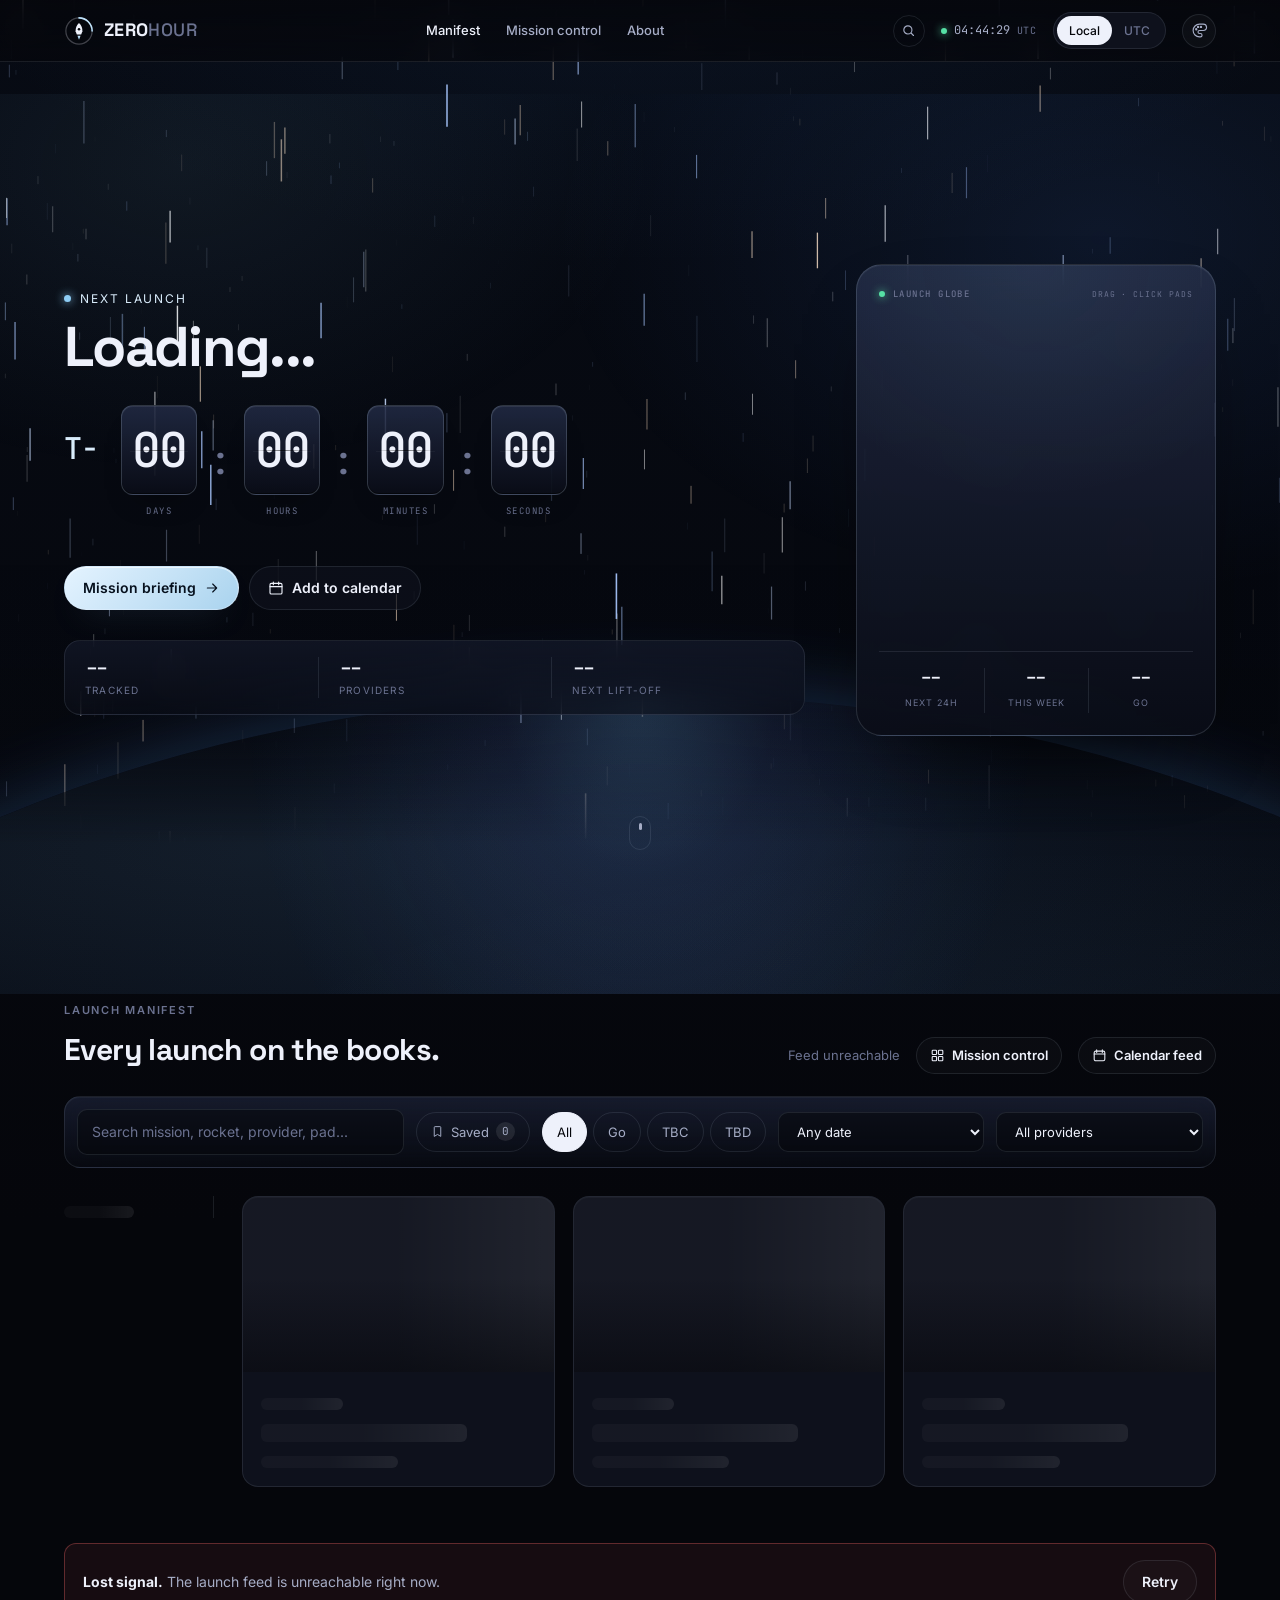
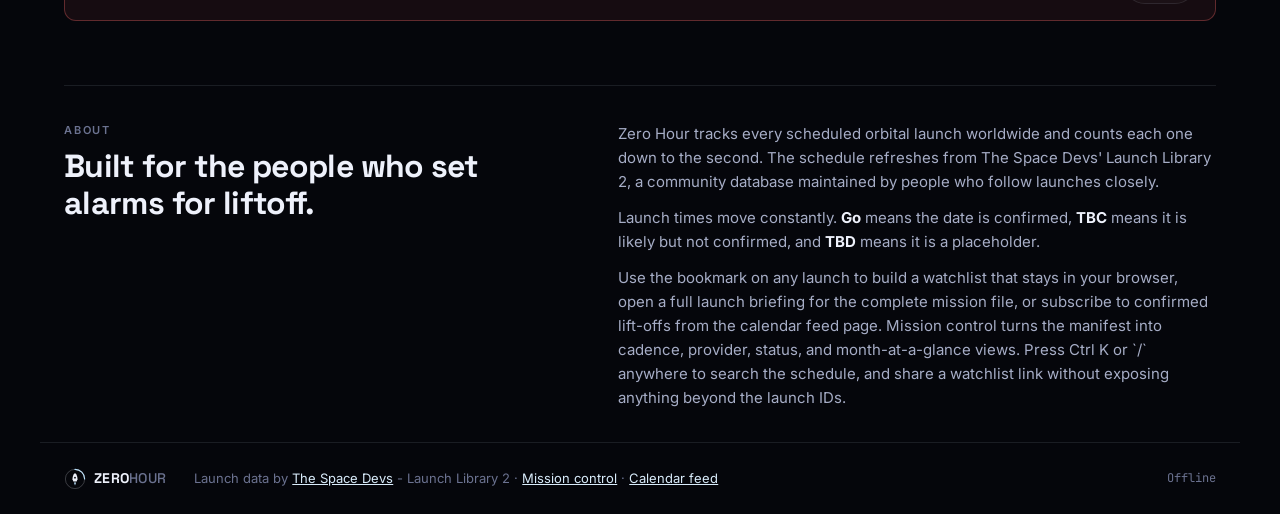
==== commit e8a8eab0: "feat: add interactive launch globe" ====
--- a/frontend/index.html
+++ b/frontend/index.html
@@ -119,12 +119,18 @@
             <div class="hero__stat"><b id="stat-window">--</b><span>Next lift-off</span></div>
           </div>
         </div>
-        <div class="radar-wrap">
-          <p class="radar__heading"><span class="radar__dot"></span>Live orbital traffic</p>
-          <div class="radar" aria-hidden="true">
-            <div class="radar__grid"></div>
-            <div class="radar__sweep"></div>
-            <div class="radar__blips" id="radar-blips"></div>
+        <div class="radar-wrap globe-wrap">
+          <div class="globe__head">
+            <p class="radar__heading"><span class="radar__dot"></span>Launch globe</p>
+            <span class="globe__hint">Drag · click pads</span>
+          </div>
+          <div class="globe">
+            <canvas
+              id="globe-canvas"
+              tabindex="0"
+              role="img"
+              aria-label="Interactive globe of upcoming launch pads. Drag or use arrow keys to rotate. Press Enter to open the next launch."
+            ></canvas>
           </div>
           <div class="radar__stats">
             <div><b id="stat-24h">--</b><span>Next 24h</span></div>
--- a/frontend/styles.css
+++ b/frontend/styles.css
@@ -1218,9 +1218,9 @@
   position: relative;
   z-index: 1;
   display: grid;
-  grid-template-columns: minmax(0, 1fr) 320px;
-  align-items: center;
-  gap: clamp(36px, 5vw, 72px);
+  grid-template-columns: minmax(0, 1fr) 360px;
+  align-items: center;
+  gap: clamp(32px, 4vw, 60px);
   max-width: 1200px;
   min-height: 100vh;
   min-height: 100svh;
@@ -1469,6 +1469,38 @@
     inset 0 1px 0 rgba(255, 255, 255, 0.05);
   backdrop-filter: blur(16px);
   -webkit-backdrop-filter: blur(16px);
+}
+.globe__head {
+  display: flex;
+  align-items: center;
+  justify-content: space-between;
+  gap: 12px;
+}
+.globe__hint {
+  color: var(--text-3);
+  font-family: var(--font-mono);
+  font-size: 8px;
+  letter-spacing: 0.12em;
+  text-transform: uppercase;
+  white-space: nowrap;
+}
+.globe {
+  position: relative;
+  width: 100%;
+  aspect-ratio: 1;
+}
+.globe canvas {
+  display: block;
+  width: 100%;
+  height: 100%;
+  border-radius: 50%;
+  cursor: grab;
+  outline: none;
+  touch-action: none;
+}
+.globe canvas:focus-visible {
+  outline: 1px solid rgba(var(--accent-2-rgb), 0.7);
+  outline-offset: 4px;
 }
 .radar__heading {
   display: flex;
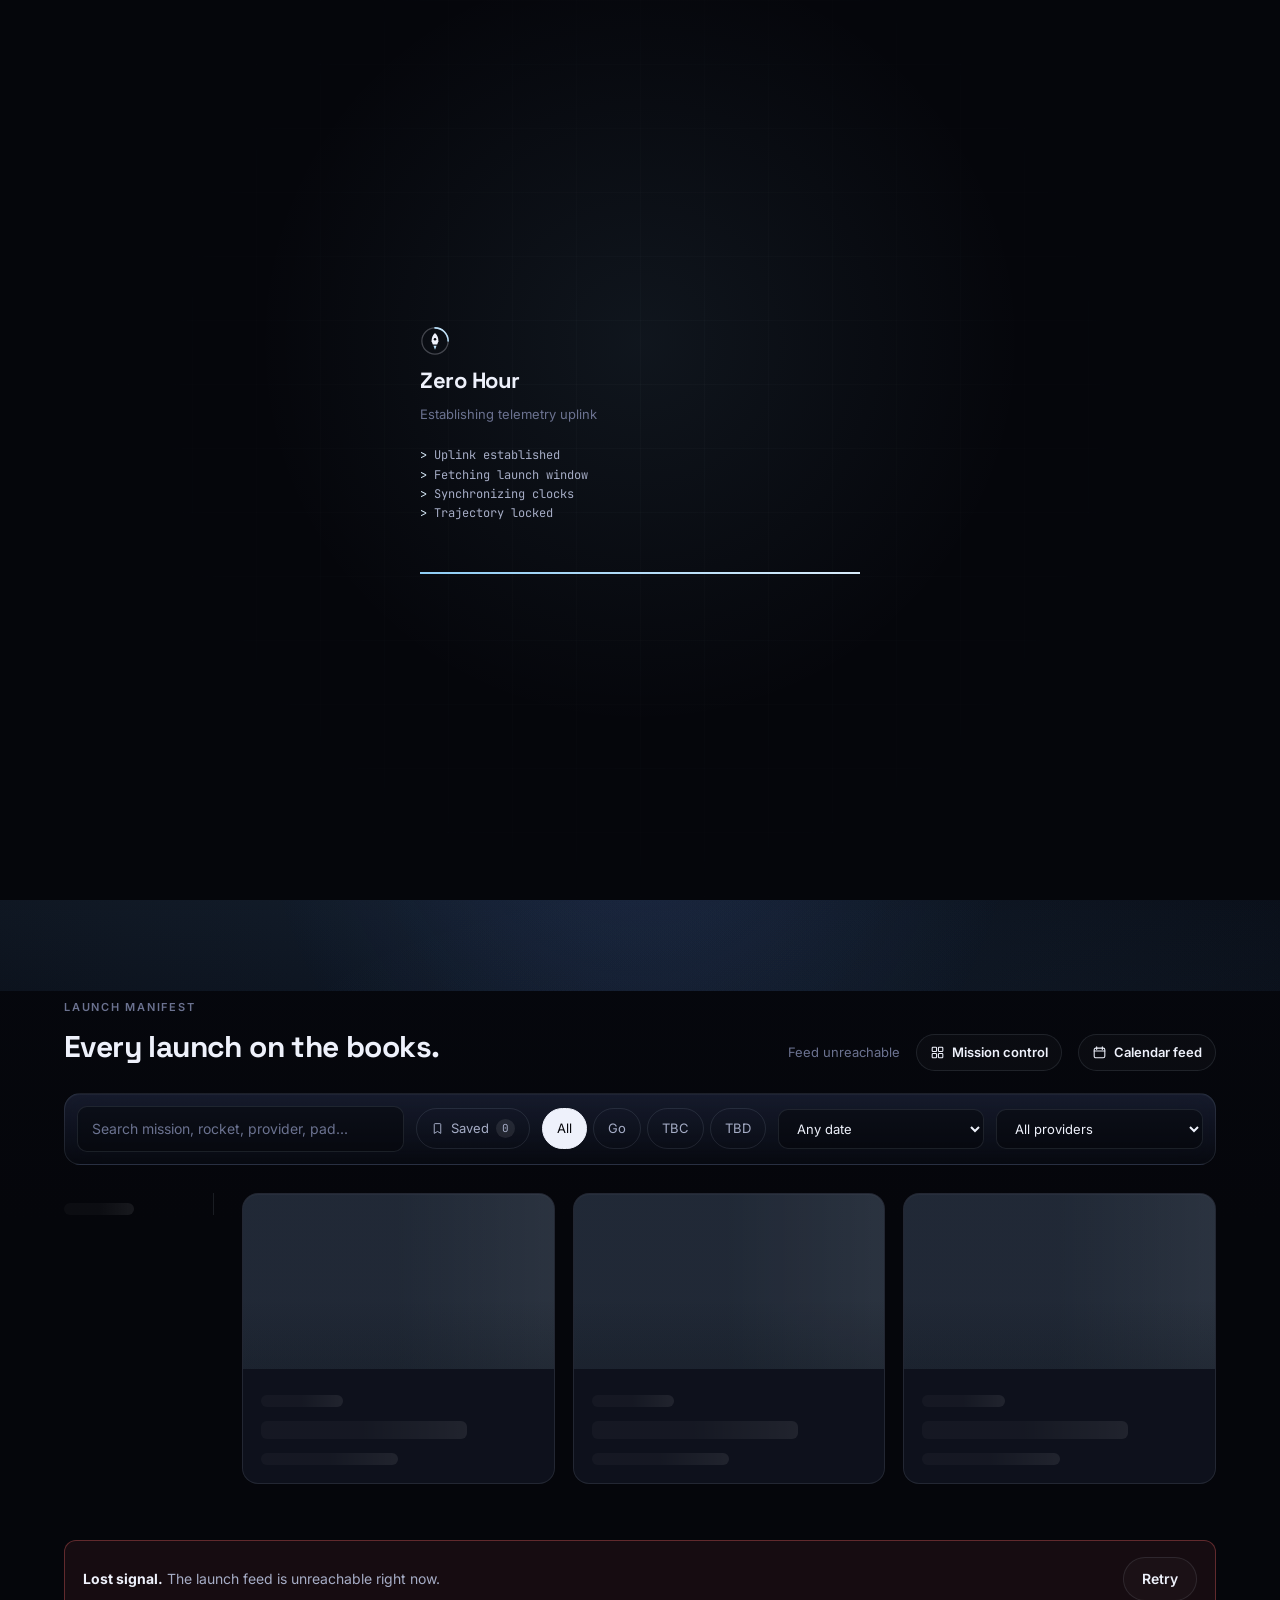
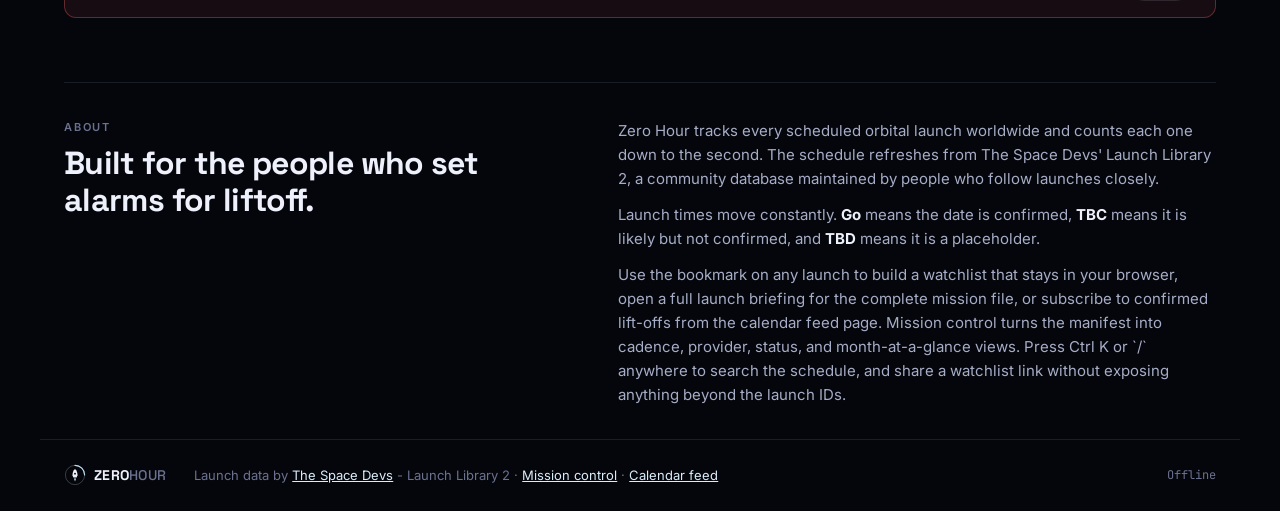
==== commit 7595a6b3: "refactor: extract inline scripts for CSP" ====
--- a/frontend/index.html
+++ b/frontend/index.html
@@ -6,16 +6,7 @@
   <title>Zero Hour - Upcoming Rocket Launches</title>
   <meta name="description" content="Live countdowns to every upcoming orbital rocket launch on Earth.">
   <meta name="theme-color" content="#05060b">
-  <script>
-    (function () {
-      try {
-        var theme = localStorage.getItem("zh-theme");
-        document.documentElement.dataset.theme = ["ice", "graphite", "aurora", "sand"].includes(theme) ? theme : "ice";
-      } catch (error) {
-        document.documentElement.dataset.theme = "ice";
-      }
-    })();
-  </script>
+  <script src="theme-boot.js"></script>
   <link rel="icon" href="favicon.svg" type="image/svg+xml">
   <link rel="apple-touch-icon" href="icon-180.png">
   <link rel="manifest" href="site.webmanifest">
--- a/frontend/styles.css
+++ b/frontend/styles.css
@@ -288,14 +288,17 @@
   position: sticky;
   top: 0;
   z-index: 30;
-  background: linear-gradient(180deg, var(--nav-a), var(--nav-b));
-  border-bottom: 1px solid var(--line);
+  background: transparent;
+  border-bottom: 1px solid transparent;
+  backdrop-filter: none;
+  transition: background 0.25s ease, border-color 0.25s ease, box-shadow 0.25s ease;
+}
+.nav.is-scrolled {
+  background:
+    linear-gradient(180deg, rgba(var(--accent-rgb), 0.065), transparent 78%),
+    var(--nav-scrolled);
+  border-bottom-color: var(--nav-border);
   backdrop-filter: blur(14px);
-  transition: background 0.25s ease, border-color 0.25s ease, box-shadow 0.25s ease;
-}
-.nav.is-scrolled {
-  background: var(--nav-scrolled);
-  border-bottom-color: var(--nav-border);
   box-shadow: 0 12px 30px -24px #000;
 }
 .nav__inner {
@@ -385,25 +388,44 @@
 }
 .tz {
   display: inline-flex;
-  padding: 3px;
-  border-radius: 999px;
-  border: 1px solid var(--line);
-  background: var(--surface);
+  gap: 4px;
+  padding: 0;
+  border: 0;
+  border-radius: 0;
+  background: transparent;
 }
 .tz button {
-  padding: 5px 12px;
+  position: relative;
+  padding: 6px 4px;
   border: 0;
-  border-radius: 999px;
+  border-radius: 0;
   background: transparent;
   color: var(--text-3);
   font: inherit;
   font-size: 12px;
   font-weight: 500;
   cursor: pointer;
+  transition: color 0.2s ease;
+}
+.tz button:hover {
+  color: var(--text-2);
 }
 .tz button[aria-pressed="true"] {
-  background: var(--text);
-  color: var(--bg);
+  background: transparent;
+  color: var(--accent);
+  box-shadow: none;
+  font-weight: 600;
+}
+.tz button[aria-pressed="true"]::after {
+  content: "";
+  position: absolute;
+  left: 4px;
+  right: 4px;
+  bottom: 1px;
+  height: 1px;
+  border-radius: 1px;
+  background: currentColor;
+  opacity: 0.75;
 }
 .theme {
   position: relative;
@@ -976,6 +998,7 @@
 .card__media {
   position: relative;
   aspect-ratio: 16 / 9;
+  overflow: hidden;
   background: linear-gradient(135deg, rgb(var(--panel-raised-rgb)), rgb(var(--panel-deep-rgb)));
 }
 .card__media--empty {
@@ -1001,7 +1024,9 @@
   content: "";
   position: absolute;
   inset: 0;
-  background: linear-gradient(180deg, transparent 46%, rgba(5, 6, 11, 0.58) 100%);
+  background:
+    linear-gradient(180deg, rgba(var(--accent-rgb), 0.09), rgba(var(--accent-rgb), 0.09)),
+    linear-gradient(180deg, transparent 60%, rgba(5, 6, 11, 0.32) 100%);
   pointer-events: none;
 }
 .card__media img {
@@ -1009,10 +1034,12 @@
   height: 100%;
   object-fit: cover;
   display: block;
-  transition: transform 0.5s ease;
+  filter: saturate(0.82) contrast(1.02);
+  transition: transform 0.5s ease, filter 0.35s ease;
 }
 .card:hover .card__media img {
-  transform: scale(1.05);
+  transform: scale(1.035);
+  filter: saturate(0.9) contrast(1.02);
 }
 
 .pill {
@@ -2433,6 +2460,9 @@
     animation: none;
     transform: none;
   }
+  .card__media img {
+    transition: none;
+  }
   * {
     scroll-behavior: auto !important;
   }
